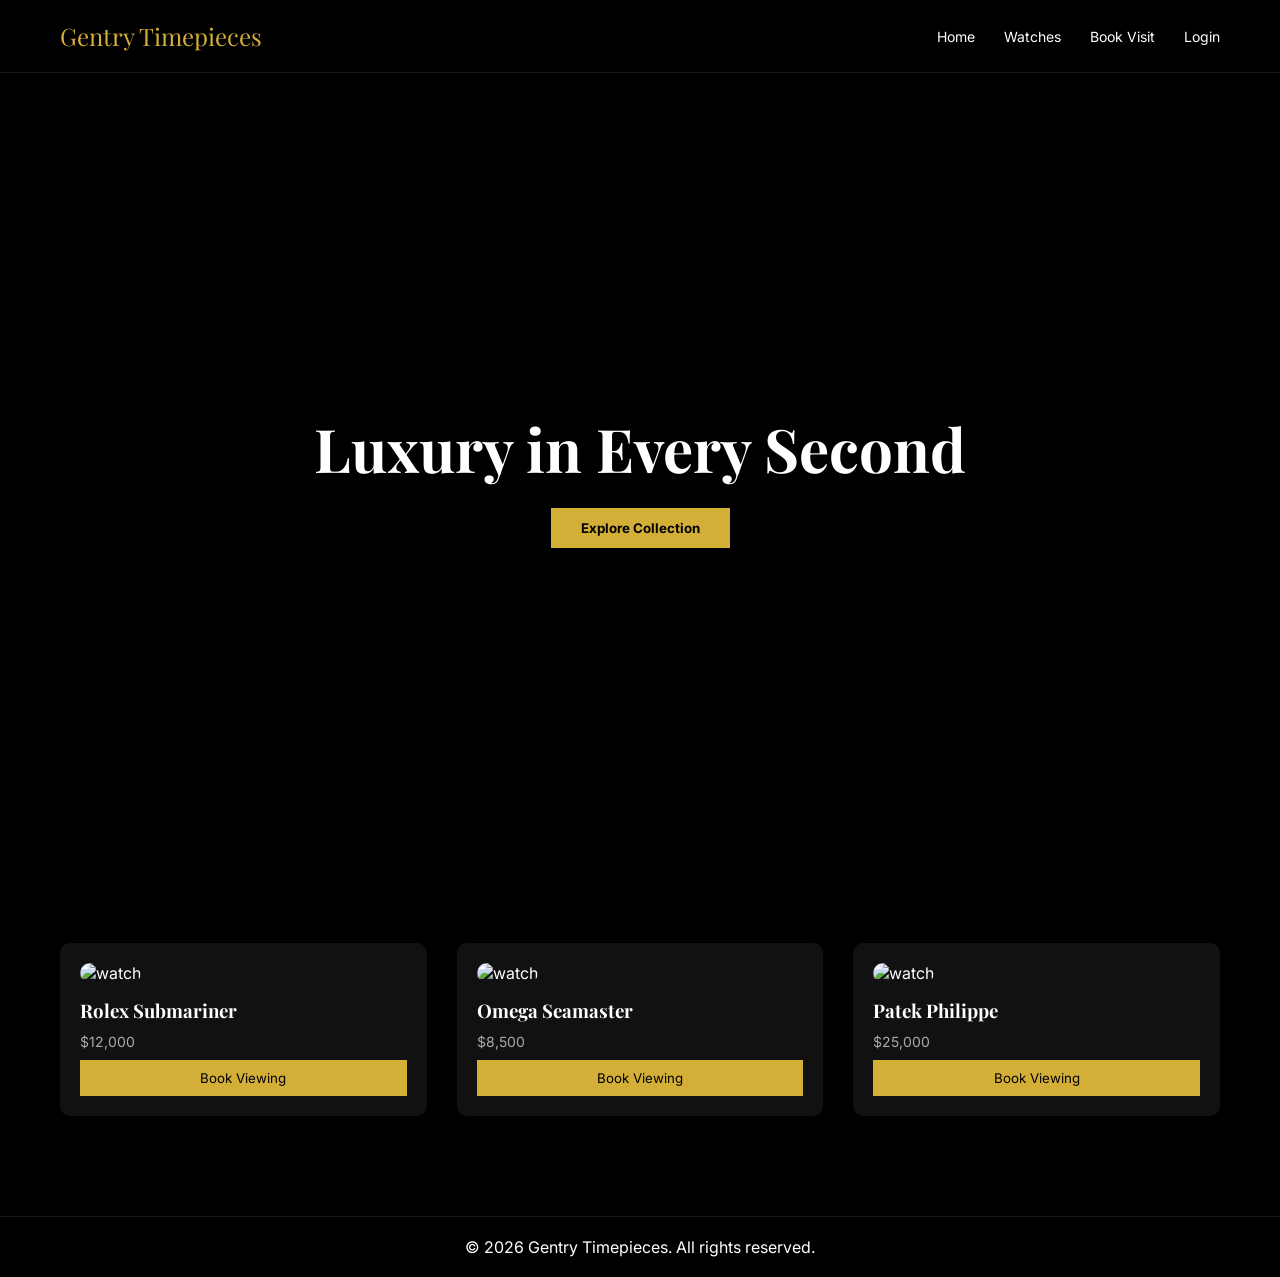
==== home/index.html @ b194eae8 "." ====
<!DOCTYPE html>
<html lang="en">
<head>
  <meta charset="UTF-8">
  <meta name="viewport" content="width=device-width, initial-scale=1.0">
  <title>Gentry Timepieces</title>

  <!-- Google Fonts -->
  <link href="https://fonts.googleapis.com/css2?family=Playfair+Display:wght@500;700&family=Inter:wght@300;400;500&display=swap" rel="stylesheet">
  <link rel="stylesheet" href="../css/style.css">
 
</head>

<body>

  <header>
    <div class="logo">Gentry Timepieces</div>
    <nav>
      <a href="../home/index.html">Home</a>
      <a href="../watches/index.html">Watches</a>
      <a href="../book-visit/index.html">Book Visit</a>
      <a href="../login/index.html">Login</a>
    </nav>
  </header>

  <section class="hero">
    <div>
      <h1>Luxury in Every Second</h1>
      <button>Explore Collection</button>
    </div>
  </section>

  <section class="products">
    <div class="card">
      <img src="https://scontent.fmnl2-2.fna.fbcdn.net/v/t39.30808-6/655056347_122305191314011985_1654808072846319017_n.jpg?_nc_cat=101&ccb=1-7&_nc_sid=13d280&_nc_eui2=AeFLkGVEAC2cFEbndEl-QCQKHLOCsNtif3kcs4Kw22J_eYWvcJokrgiyBKkyMY8CJ2nQMjGh4B0rF7Lb1LmM0jUN&_nc_ohc=dmtQOx03ZDoQ7kNvwExLAop&_nc_oc=AdoVXjsnsycpbqGN-vQKQic4tliqDsFxsB03n2xg2CgP-yGvVt4HM37x2ln5QDtNiE4&_nc_zt=23&_nc_ht=scontent.fmnl2-2.fna&_nc_gid=bM2t8WKTHREGWSBFGE-t6w&_nc_ss=7a32e&oh=00_Afwm3d7mMZIgElbyVVHOs0nwGrq3EYV6a_hySsPYWBh3bQ&oe=69C5DCB9" alt="watch">
      <h3>Rolex Submariner</h3>
      <p>$12,000</p>
      <button>Book Viewing</button>
    </div>

    <div class="card">
      <img src="https://scontent.fmnl2-2.fna.fbcdn.net/v/t39.30808-6/653457791_122304997664011985_8432980305154334186_n.jpg?_nc_cat=108&ccb=1-7&_nc_sid=13d280&_nc_eui2=AeF1N4Vinhc1ap8LoyAw2Cx4ZPiH869bL1Vk-Ifzr1svVZyysGRVT0zTMb0Vj7rMaN3qpUVhrsaqH6xybxgW5OcI&_nc_ohc=dt5i20AjyskQ7kNvwH3jWQC&_nc_oc=AdoK9wcmVYFg8lruj25sw4LSvs2q_vzwmvQ1146stKyvIzhUkVdClGpupipi4aXBa94&_nc_zt=23&_nc_ht=scontent.fmnl2-2.fna&_nc_gid=kcFA-QR_eUo8RdI-IdqChg&_nc_ss=7a32e&oh=00_AfwbeA6I2_AiHj3lxn2Asxw-9BRKBNHMUbmeuy0nrq0zbg&oe=69C5D427" alt="watch">
      <h3>Omega Seamaster</h3>
      <p>$8,500</p>
      <button>Book Viewing</button>
    </div>

    <div class="card">
      <img src="https://scontent.fmnl2-2.fna.fbcdn.net/v/t39.30808-6/654164346_122304839840011985_2831576357128679177_n.jpg?_nc_cat=106&ccb=1-7&_nc_sid=13d280&_nc_eui2=AeHQ6bzyF5WrMjk_U4r1tKE-3BZSDfrbeH3cFlIN-tt4fYWE1JUTnyBIHJyPHwHw6RbpF2iTKDRuLrUit-sNOZWO&_nc_ohc=Iez1hlgJVGEQ7kNvwHywjw5&_nc_oc=AdpEqmW_MM6wHXlsgQNdxn5LYtyemqFNqpop45Qfu1YlUvrzLY2njEf99iRDOK0_vjc&_nc_zt=23&_nc_ht=scontent.fmnl2-2.fna&_nc_gid=omcfcNoyEVXXM7Ddx9TenA&_nc_ss=7a32e&oh=00_AfyJCbkVButj6FjXRtcE8XEb9zaxQyJwEEJpEu6xsGz4VQ&oe=69C5CE91" alt="watch">
      <h3>Patek Philippe</h3>
      <p>$25,000</p>
      <button>Book Viewing</button>
    </div>
  </section>

  <footer>
    <p>© 2026 Gentry Timepieces. All rights reserved.</p>
  </footer>

</body>
</html>
---- css/style.css ----
* {
      margin: 0;
      padding: 0;
      box-sizing: border-box;
      font-family: 'Inter', sans-serif;
    }

    body {
      background: #000;
      color: #fff;
    }

    header {
      display: flex;
      justify-content: space-between;
      align-items: center;
      padding: 20px 60px;
      border-bottom: 1px solid rgba(255,255,255,0.1);
    }

    .logo {
      font-family: 'Playfair Display', serif;
      font-size: 24px;
      color: #D4AF37;
    }

    nav a {
      margin-left: 25px;
      text-decoration: none;
      color: #fff;
      font-size: 14px;
      transition: 0.3s;
    }

    nav a:hover {
      color: #D4AF37;
    }

    .hero {
      height: 90vh;
      display: flex;
      justify-content: center;
      align-items: center;
      text-align: center;
      background: url('https://images.unsplash.com/photo-1524594154908-edd60ff09a5f') center/cover no-repeat;
    }

    .hero h1 {
      font-family: 'Playfair Display', serif;
      font-size: 60px;
      margin-bottom: 20px;
    }

    .hero button {
      padding: 12px 30px;
      border: none;
      background: #D4AF37;
      color: #000;
      cursor: pointer;
      font-weight: bold;
      transition: 0.3s;
    }

    .hero button:hover {
      opacity: 0.8;
    }

    .products {
      padding: 60px;
      display: grid;
      grid-template-columns: repeat(auto-fit, minmax(250px, 1fr));
      gap: 30px;
    }

    .card {
      background: #111;
      padding: 20px;
      border-radius: 10px;
      transition: 0.3s;
    }

    .card:hover {
      transform: translateY(-10px);
    }

    .card img {
      width: 100%;
      border-radius: 10px;
    }

    .card h3 {
      margin: 15px 0 10px;
      font-family: 'Playfair Display', serif;
    }

    .card p {
      color: #aaa;
      font-size: 14px;
    }

    .card button {
      margin-top: 10px;
      width: 100%;
      padding: 10px;
      border: none;
      background: #D4AF37;
      color: #000;
      cursor: pointer;
    }

    footer {
      text-align: center;
      padding: 20px;
      border-top: 1px solid rgba(255,255,255,0.1);
      margin-top: 40px;
    }
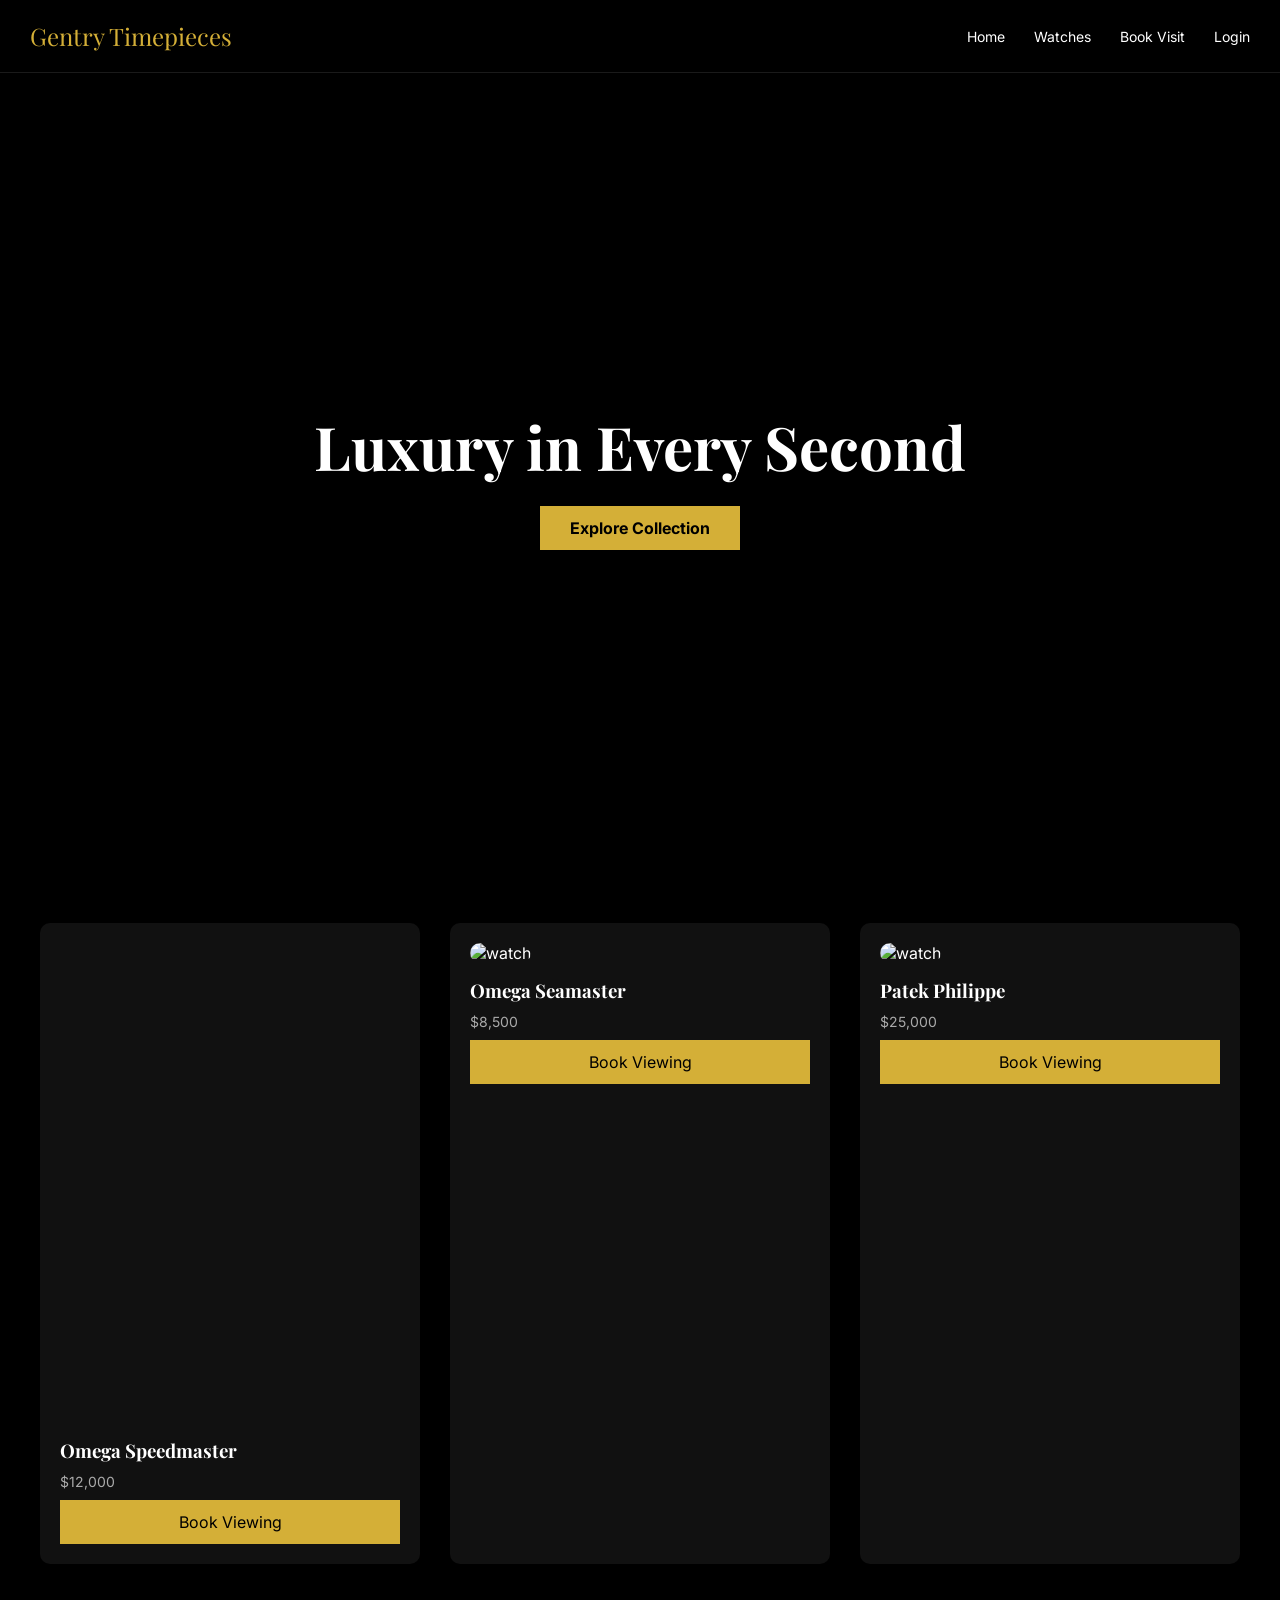
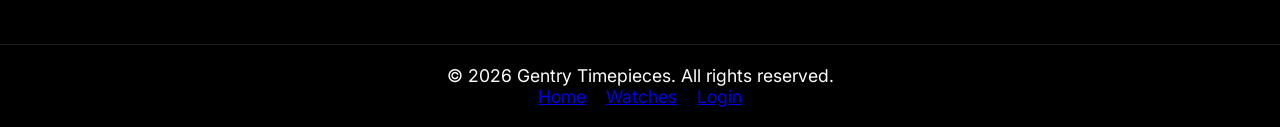
==== commit 7f6f08d5: "Implement responsive design, modal functionality, and component-based structure for Gentry Timepiece" ====
--- a/home/index.html
+++ b/home/index.html
@@ -8,55 +8,251 @@
   <!-- Google Fonts -->
   <link href="https://fonts.googleapis.com/css2?family=Playfair+Display:wght@500;700&family=Inter:wght@300;400;500&display=swap" rel="stylesheet">
   <link rel="stylesheet" href="../css/style.css">
+  <script src="../js/component-loader.js" defer></script>
+  <style>
+    /* Modal Styles */
+    .modal {
+      display: none;
+      position: fixed;
+      z-index: 1000;
+      left: 0;
+      top: 0;
+      width: 100%;
+      height: 100%;
+      background: rgba(0, 0, 0, 0.8);
+      animation: fadeIn 0.3s ease-in;
+    }
+
+    @keyframes fadeIn {
+      from { opacity: 0; }
+      to { opacity: 1; }
+    }
+
+    .modal-content {
+      background: #111;
+      margin: 10% auto;
+      padding: 30px;
+      border: 1px solid rgba(212, 175, 55, 0.3);
+      border-radius: 10px;
+      width: 90%;
+      max-width: 500px;
+      animation: slideIn 0.3s ease-out;
+    }
+
+    @keyframes slideIn {
+      from { transform: translateY(-50px); opacity: 0; }
+      to { transform: translateY(0); opacity: 1; }
+    }
+
+    .close-modal {
+      color: #aaa;
+      float: right;
+      font-size: 28px;
+      font-weight: bold;
+      cursor: pointer;
+      transition: 0.3s;
+    }
+
+    .close-modal:hover {
+      color: #D4AF37;
+    }
+
+    .modal h2 {
+      color: #D4AF37;
+      margin-bottom: 10px;
+    }
+
+    .modal-info {
+      margin-bottom: 20px;
+      font-size: 14px;
+      color: #aaa;
+    }
+
+    .modal-form {
+      display: flex;
+      flex-direction: column;
+      gap: 15px;
+    }
+
+    .modal-form input, .modal-form textarea {
+      padding: 12px;
+      background: #000;
+      border: 1px solid rgba(255, 255, 255, 0.2);
+      color: #fff;
+      border-radius: 5px;
+      font-family: 'Inter', sans-serif;
+      font-size: 1rem;
+    }
+
+    .modal-form input:focus, .modal-form textarea:focus {
+      outline: none;
+      border-color: #D4AF37;
+      box-shadow: 0 0 5px rgba(212, 175, 55, 0.3);
+    }
+
+    .modal-btn {
+      padding: 12px;
+      background: #D4AF37;
+      color: #000;
+      border: none;
+      border-radius: 5px;
+      font-weight: bold;
+      cursor: pointer;
+      min-height: 44px;
+      transition: 0.3s;
+    }
+
+    .modal-btn:hover {
+      opacity: 0.9;
+    }
+
+    .modal-btn-cancel {
+      background: #333;
+      color: #fff;
+    }
+
+    .modal-btn-container {
+      display: flex;
+      gap: 10px;
+    }
+
+    .modal-btn-container button {
+      flex: 1;
+    }
+
+    @media (max-width: 480px) {
+      .modal-content {
+        width: 95%;
+        margin: 30% auto;
+        padding: 20px;
+      }
+
+      .modal-btn-container {
+        flex-direction: column;
+      }
+    }
+  </style>
+</head>
+
+<body>
+  <div id="header-placeholder"></div>
  
-</head>
-
-<body>
-
-  <header>
-    <div class="logo">Gentry Timepieces</div>
-    <nav>
-      <a href="../home/index.html">Home</a>
-      <a href="../watches/index.html">Watches</a>
-      <a href="../book-visit/index.html">Book Visit</a>
-      <a href="../login/index.html">Login</a>
-    </nav>
-  </header>
-
   <section class="hero">
     <div>
       <h1>Luxury in Every Second</h1>
-      <button>Explore Collection</button>
+      <button id="explore-btn">Explore Collection</button>
     </div>
   </section>
 
-  <section class="products">
+  <section class="products" id="products-section">
     <div class="card">
-      <img src="https://scontent.fmnl2-2.fna.fbcdn.net/v/t39.30808-6/655056347_122305191314011985_1654808072846319017_n.jpg?_nc_cat=101&ccb=1-7&_nc_sid=13d280&_nc_eui2=AeFLkGVEAC2cFEbndEl-QCQKHLOCsNtif3kcs4Kw22J_eYWvcJokrgiyBKkyMY8CJ2nQMjGh4B0rF7Lb1LmM0jUN&_nc_ohc=dmtQOx03ZDoQ7kNvwExLAop&_nc_oc=AdoVXjsnsycpbqGN-vQKQic4tliqDsFxsB03n2xg2CgP-yGvVt4HM37x2ln5QDtNiE4&_nc_zt=23&_nc_ht=scontent.fmnl2-2.fna&_nc_gid=bM2t8WKTHREGWSBFGE-t6w&_nc_ss=7a32e&oh=00_Afwm3d7mMZIgElbyVVHOs0nwGrq3EYV6a_hySsPYWBh3bQ&oe=69C5DCB9" alt="watch">
-      <h3>Rolex Submariner</h3>
+      <iframe src="https://www.facebook.com/plugins/video.php?height=476&href=https%3A%2F%2Fwww.facebook.com%2Freel%2F1243532454225121%2F&show_text=false&width=267&t=0" width="267" height="476" style="border:none;overflow:hidden" scrolling="no" frameborder="0" allowfullscreen="true" allow="autoplay; clipboard-write; encrypted-media; picture-in-picture; web-share" allowFullScreen="true"></iframe>
+      <h3>Omega Speedmaster</h3>
       <p>$12,000</p>
-      <button>Book Viewing</button>
+      <button class="book-viewing-btn" data-watch="Rolex Submariner">Book Viewing</button>
     </div>
 
     <div class="card">
       <img src="https://scontent.fmnl2-2.fna.fbcdn.net/v/t39.30808-6/653457791_122304997664011985_8432980305154334186_n.jpg?_nc_cat=108&ccb=1-7&_nc_sid=13d280&_nc_eui2=AeF1N4Vinhc1ap8LoyAw2Cx4ZPiH869bL1Vk-Ifzr1svVZyysGRVT0zTMb0Vj7rMaN3qpUVhrsaqH6xybxgW5OcI&_nc_ohc=dt5i20AjyskQ7kNvwH3jWQC&_nc_oc=AdoK9wcmVYFg8lruj25sw4LSvs2q_vzwmvQ1146stKyvIzhUkVdClGpupipi4aXBa94&_nc_zt=23&_nc_ht=scontent.fmnl2-2.fna&_nc_gid=kcFA-QR_eUo8RdI-IdqChg&_nc_ss=7a32e&oh=00_AfwbeA6I2_AiHj3lxn2Asxw-9BRKBNHMUbmeuy0nrq0zbg&oe=69C5D427" alt="watch">
       <h3>Omega Seamaster</h3>
       <p>$8,500</p>
-      <button>Book Viewing</button>
+      <button class="book-viewing-btn" data-watch="Omega Seamaster">Book Viewing</button>
     </div>
 
     <div class="card">
       <img src="https://scontent.fmnl2-2.fna.fbcdn.net/v/t39.30808-6/654164346_122304839840011985_2831576357128679177_n.jpg?_nc_cat=106&ccb=1-7&_nc_sid=13d280&_nc_eui2=AeHQ6bzyF5WrMjk_U4r1tKE-3BZSDfrbeH3cFlIN-tt4fYWE1JUTnyBIHJyPHwHw6RbpF2iTKDRuLrUit-sNOZWO&_nc_ohc=Iez1hlgJVGEQ7kNvwHywjw5&_nc_oc=AdpEqmW_MM6wHXlsgQNdxn5LYtyemqFNqpop45Qfu1YlUvrzLY2njEf99iRDOK0_vjc&_nc_zt=23&_nc_ht=scontent.fmnl2-2.fna&_nc_gid=omcfcNoyEVXXM7Ddx9TenA&_nc_ss=7a32e&oh=00_AfyJCbkVButj6FjXRtcE8XEb9zaxQyJwEEJpEu6xsGz4VQ&oe=69C5CE91" alt="watch">
       <h3>Patek Philippe</h3>
       <p>$25,000</p>
-      <button>Book Viewing</button>
+      <button class="book-viewing-btn" data-watch="Patek Philippe">Book Viewing</button>
     </div>
   </section>
 
-  <footer>
-    <p>© 2026 Gentry Timepieces. All rights reserved.</p>
-  </footer>
-
+  <!-- Book Viewing Modal -->
+  <div id="bookViewingModal" class="modal">
+    <div class="modal-content">
+      <span class="close-modal">&times;</span>
+      <h2>Book a Viewing</h2>
+      <div class="modal-info">
+        Watch: <strong id="selected-watch"></strong>
+      </div>
+      <form class="modal-form" id="booking-form">
+        <input type="text" id="visitor-name" placeholder="Your Name" required>
+        <input type="email" id="visitor-email" placeholder="Your Email" required>
+        <input type="tel" id="visitor-phone" placeholder="Your Phone" required>
+        <textarea id="visitor-message" placeholder="Any questions or special requests?"></textarea>
+        <div class="modal-btn-container">
+          <button type="submit" class="modal-btn">Request Viewing</button>
+          <button type="button" class="modal-btn modal-btn-cancel" onclick="closeBookingModal()">Cancel</button>
+        </div>
+      </form>
+    </div>
+  </div>
+
+  <div id="footer-placeholder"></div>
+
+  <script>
+    /**
+     * Book Viewing Modal Functionality
+     */
+    const modal = document.getElementById('bookViewingModal');
+    const bookViewingBtns = document.querySelectorAll('.book-viewing-btn');
+    const closeBtn = document.querySelector('.close-modal');
+    const bookingForm = document.getElementById('booking-form');
+
+    // Open modal when "Book Viewing" button is clicked
+    bookViewingBtns.forEach(btn => {
+      btn.addEventListener('click', () => {
+        const watchName = btn.getAttribute('data-watch');
+        document.getElementById('selected-watch').textContent = watchName;
+        modal.style.display = 'block';
+      });
+    });
+
+    // Close modal when X is clicked
+    closeBtn.addEventListener('click', () => {
+      modal.style.display = 'none';
+    });
+
+    // Close modal when clicking outside of it
+    window.addEventListener('click', (event) => {
+      if (event.target === modal) {
+        modal.style.display = 'none';
+      }
+    });
+
+    // Handle form submission
+    bookingForm.addEventListener('submit', (e) => {
+      e.preventDefault();
+      const name = document.getElementById('visitor-name').value;
+      const email = document.getElementById('visitor-email').value;
+      const phone = document.getElementById('visitor-phone').value;
+      const message = document.getElementById('visitor-message').value;
+      const watch = document.getElementById('selected-watch').textContent;
+
+      // Log booking data (in production, send to backend API)
+      console.log('Viewing booked:', { name, email, phone, watch, message });
+
+      alert('Thank you! We will contact you shortly to confirm your viewing.');
+      modal.style.display = 'none';
+      bookingForm.reset();
+    });
+
+    /**
+     * Close booking modal from outside
+     */
+    function closeBookingModal() {
+      modal.style.display = 'none';
+      bookingForm.reset();
+    }
+
+    /**
+     * Explore Collection button - scroll to products
+     */
+    document.getElementById('explore-btn').addEventListener('click', () => {
+      const productsSection = document.getElementById('products-section');
+      productsSection.scrollIntoView({ behavior: 'smooth', block: 'start' });
+    });
+  </script>
 </body>
 </html>
 
--- a/css/style.css
+++ b/css/style.css
@@ -114,3 +114,81 @@
       border-top: 1px solid rgba(255,255,255,0.1);
       margin-top: 40px;
     }
+
+/* Responsive Design & Hamburger Menu */
+@media (max-width: 1440px) {
+  .hero h1 { font-size: 48px; }
+  header { padding: 20px 30px; }
+  .products { padding: 40px; }
+}
+
+@media (max-width: 1024px) {
+  .hero h1 { font-size: 36px; }
+  .products { padding: 20px; }
+}
+
+@media (max-width: 768px) {
+  header { flex-direction: column; align-items: flex-start; padding: 16px 10px; }
+  .logo { font-size: 20px; }
+  nav { width: 100%; }
+  nav a { display: block; margin: 10px 0 0 0; font-size: 16px; }
+  .hero { min-height: 60vh; height: auto; padding: 40px 10px; }
+  .hero h1 { font-size: 28px; }
+  .products { grid-template-columns: 1fr; gap: 20px; padding: 10px; }
+  .card { padding: 12px; }
+  .footer-links { flex-direction: column !important; align-items: flex-start; }
+  .footer-links a { margin: 6px 0; }
+}
+
+@media (max-width: 480px) {
+  .hero h1 { font-size: 20px; }
+  .logo { font-size: 16px; }
+  .hero button, .card button { font-size: 14px; padding: 14px 0; }
+}
+
+/* Hamburger Menu Styles */
+.hamburger {
+  display: none;
+  flex-direction: column;
+  cursor: pointer;
+  width: 32px;
+  height: 32px;
+  justify-content: center;
+  align-items: center;
+  z-index: 1001;
+}
+.hamburger span {
+  height: 4px;
+  width: 100%;
+  background: #D4AF37;
+  margin: 4px 0;
+  border-radius: 2px;
+  transition: 0.3s;
+}
+@media (max-width: 768px) {
+  .hamburger { display: flex; }
+  nav { display: none; }
+  nav.active { display: block; }
+}
+
+/* Touch-friendly buttons and forms */
+button, input[type="submit"], .hero button, .card button {
+  min-height: 44px;
+  min-width: 44px;
+  font-size: 1rem;
+}
+input, select, textarea {
+  min-height: 44px;
+  font-size: 1rem;
+}
+
+/* Responsive Typography */
+h1, .hero h1 {
+  font-size: clamp(1.5rem, 5vw, 3.75rem);
+}
+h2 {
+  font-size: clamp(1.2rem, 3vw, 2.5rem);
+}
+p, a, button, input, label {
+  font-size: clamp(0.9rem, 2vw, 1.1rem);
+}
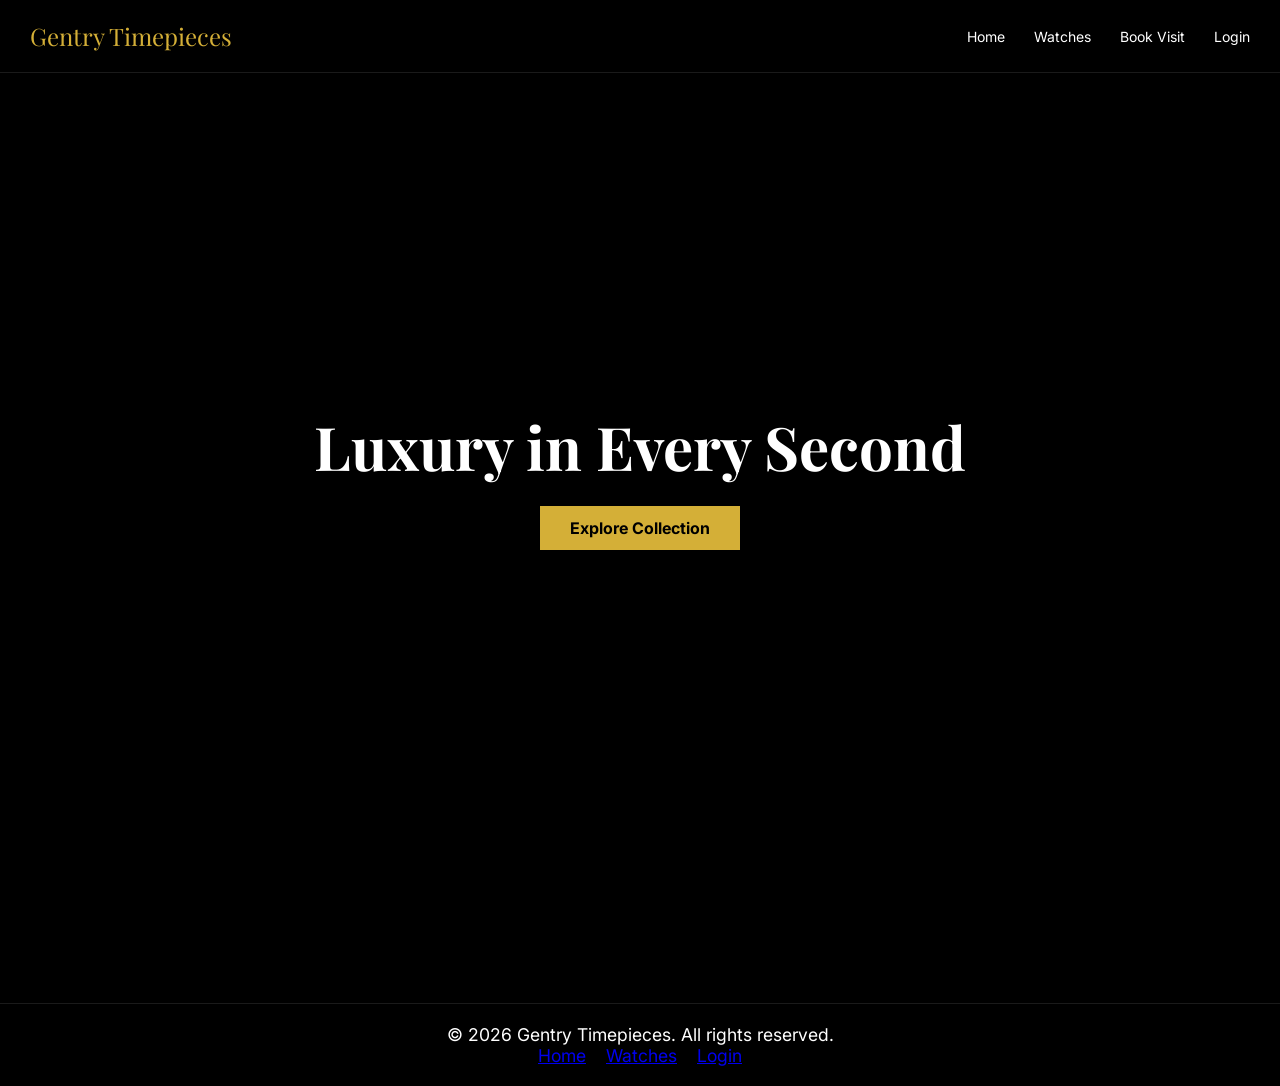
==== commit dae7efb9: "feat: Enhance navigation and footer links with dynamic path resolution - Updated `fixNavigationLinks" ====
--- a/home/index.html
+++ b/home/index.html
@@ -8,6 +8,9 @@
   <!-- Google Fonts -->
   <link href="https://fonts.googleapis.com/css2?family=Playfair+Display:wght@500;700&family=Inter:wght@300;400;500&display=swap" rel="stylesheet">
   <link rel="stylesheet" href="../css/style.css">
+  <script src="../js/watch-image-generator.js" defer></script>
+  <script src="../js/watches-api.js" defer></script>
+  <script src="../js/api-config.js" defer></script>
   <script src="../js/component-loader.js" defer></script>
   <style>
     /* Modal Styles */
@@ -145,25 +148,8 @@
   </section>
 
   <section class="products" id="products-section">
-    <div class="card">
-      <iframe src="https://www.facebook.com/plugins/video.php?height=476&href=https%3A%2F%2Fwww.facebook.com%2Freel%2F1243532454225121%2F&show_text=false&width=267&t=0" width="267" height="476" style="border:none;overflow:hidden" scrolling="no" frameborder="0" allowfullscreen="true" allow="autoplay; clipboard-write; encrypted-media; picture-in-picture; web-share" allowFullScreen="true"></iframe>
-      <h3>Omega Speedmaster</h3>
-      <p>$12,000</p>
-      <button class="book-viewing-btn" data-watch="Rolex Submariner">Book Viewing</button>
-    </div>
-
-    <div class="card">
-      <img src="https://scontent.fmnl2-2.fna.fbcdn.net/v/t39.30808-6/653457791_122304997664011985_8432980305154334186_n.jpg?_nc_cat=108&ccb=1-7&_nc_sid=13d280&_nc_eui2=AeF1N4Vinhc1ap8LoyAw2Cx4ZPiH869bL1Vk-Ifzr1svVZyysGRVT0zTMb0Vj7rMaN3qpUVhrsaqH6xybxgW5OcI&_nc_ohc=dt5i20AjyskQ7kNvwH3jWQC&_nc_oc=AdoK9wcmVYFg8lruj25sw4LSvs2q_vzwmvQ1146stKyvIzhUkVdClGpupipi4aXBa94&_nc_zt=23&_nc_ht=scontent.fmnl2-2.fna&_nc_gid=kcFA-QR_eUo8RdI-IdqChg&_nc_ss=7a32e&oh=00_AfwbeA6I2_AiHj3lxn2Asxw-9BRKBNHMUbmeuy0nrq0zbg&oe=69C5D427" alt="watch">
-      <h3>Omega Seamaster</h3>
-      <p>$8,500</p>
-      <button class="book-viewing-btn" data-watch="Omega Seamaster">Book Viewing</button>
-    </div>
-
-    <div class="card">
-      <img src="https://scontent.fmnl2-2.fna.fbcdn.net/v/t39.30808-6/654164346_122304839840011985_2831576357128679177_n.jpg?_nc_cat=106&ccb=1-7&_nc_sid=13d280&_nc_eui2=AeHQ6bzyF5WrMjk_U4r1tKE-3BZSDfrbeH3cFlIN-tt4fYWE1JUTnyBIHJyPHwHw6RbpF2iTKDRuLrUit-sNOZWO&_nc_ohc=Iez1hlgJVGEQ7kNvwHywjw5&_nc_oc=AdpEqmW_MM6wHXlsgQNdxn5LYtyemqFNqpop45Qfu1YlUvrzLY2njEf99iRDOK0_vjc&_nc_zt=23&_nc_ht=scontent.fmnl2-2.fna&_nc_gid=omcfcNoyEVXXM7Ddx9TenA&_nc_ss=7a32e&oh=00_AfyJCbkVButj6FjXRtcE8XEb9zaxQyJwEEJpEu6xsGz4VQ&oe=69C5CE91" alt="watch">
-      <h3>Patek Philippe</h3>
-      <p>$25,000</p>
-      <button class="book-viewing-btn" data-watch="Patek Philippe">Book Viewing</button>
+    <div id="watches-container" style="grid-column: 1 / -1; display: grid; grid-template-columns: repeat(auto-fit, minmax(250px, 1fr)); gap: 30px;">
+      <!-- Watches loaded from API -->
     </div>
   </section>
 
@@ -252,6 +238,63 @@
       const productsSection = document.getElementById('products-section');
       productsSection.scrollIntoView({ behavior: 'smooth', block: 'start' });
     });
+
+    /**
+     * Load Featured Watches from API
+     */
+    async function loadFeaturedWatches() {
+      // Wait for API to initialize
+      await new Promise(resolve => setTimeout(resolve, 1500));
+
+      if (typeof watchAPI === 'undefined' || !watchAPI) {
+        console.error('Watch API not available');
+        return;
+      }
+
+      const featuredWatches = ['rolex submariner', 'omega seamaster', 'patek philippe'];
+      const container = document.getElementById('watches-container');
+      
+      for (const watchName of featuredWatches) {
+        try {
+          const results = await watchAPI.searchWatches(watchName);
+          if (results && results.length > 0) {
+            const watch = results[0]; // Get first result
+            const card = createWatchCard(watch);
+            container.appendChild(card);
+          }
+        } catch (error) {
+          console.error(`Error loading ${watchName}:`, error);
+        }
+      }
+    }
+
+    /**
+     * Create watch card element
+     */
+    function createWatchCard(watch) {
+      const div = document.createElement('div');
+      div.className = 'card';
+      
+      // Generate image using WatchImageGenerator
+      const imageDataUrl = typeof WatchImageGenerator !== 'undefined' 
+        ? WatchImageGenerator.getWatchImageDataURL(watch.brand, watch.model)
+        : '[data-uri]';
+
+      div.innerHTML = `
+        <img src="${imageDataUrl}" alt="${watch.model}" style="width: 100%; height: 200px; object-fit: cover; border-radius: 10px;">
+        <h3>${watch.model || watch.brand}</h3>
+        <p style="color: #D4AF37; font-size: 12px; margin: 5px 0;">${watch.brand}</p>
+        <p style="color: #aaa; font-size: 12px; margin: 5px 0;">Ref: ${watch.reference_number || 'N/A'}</p>
+        <button class="book-viewing-btn" data-watch="${watch.model}">Book Viewing</button>
+      `;
+
+      return div;
+    }
+
+    // Load featured watches when page loads
+    document.addEventListener('DOMContentLoaded', () => {
+      loadFeaturedWatches();
+    });
   </script>
 </body>
 </html>
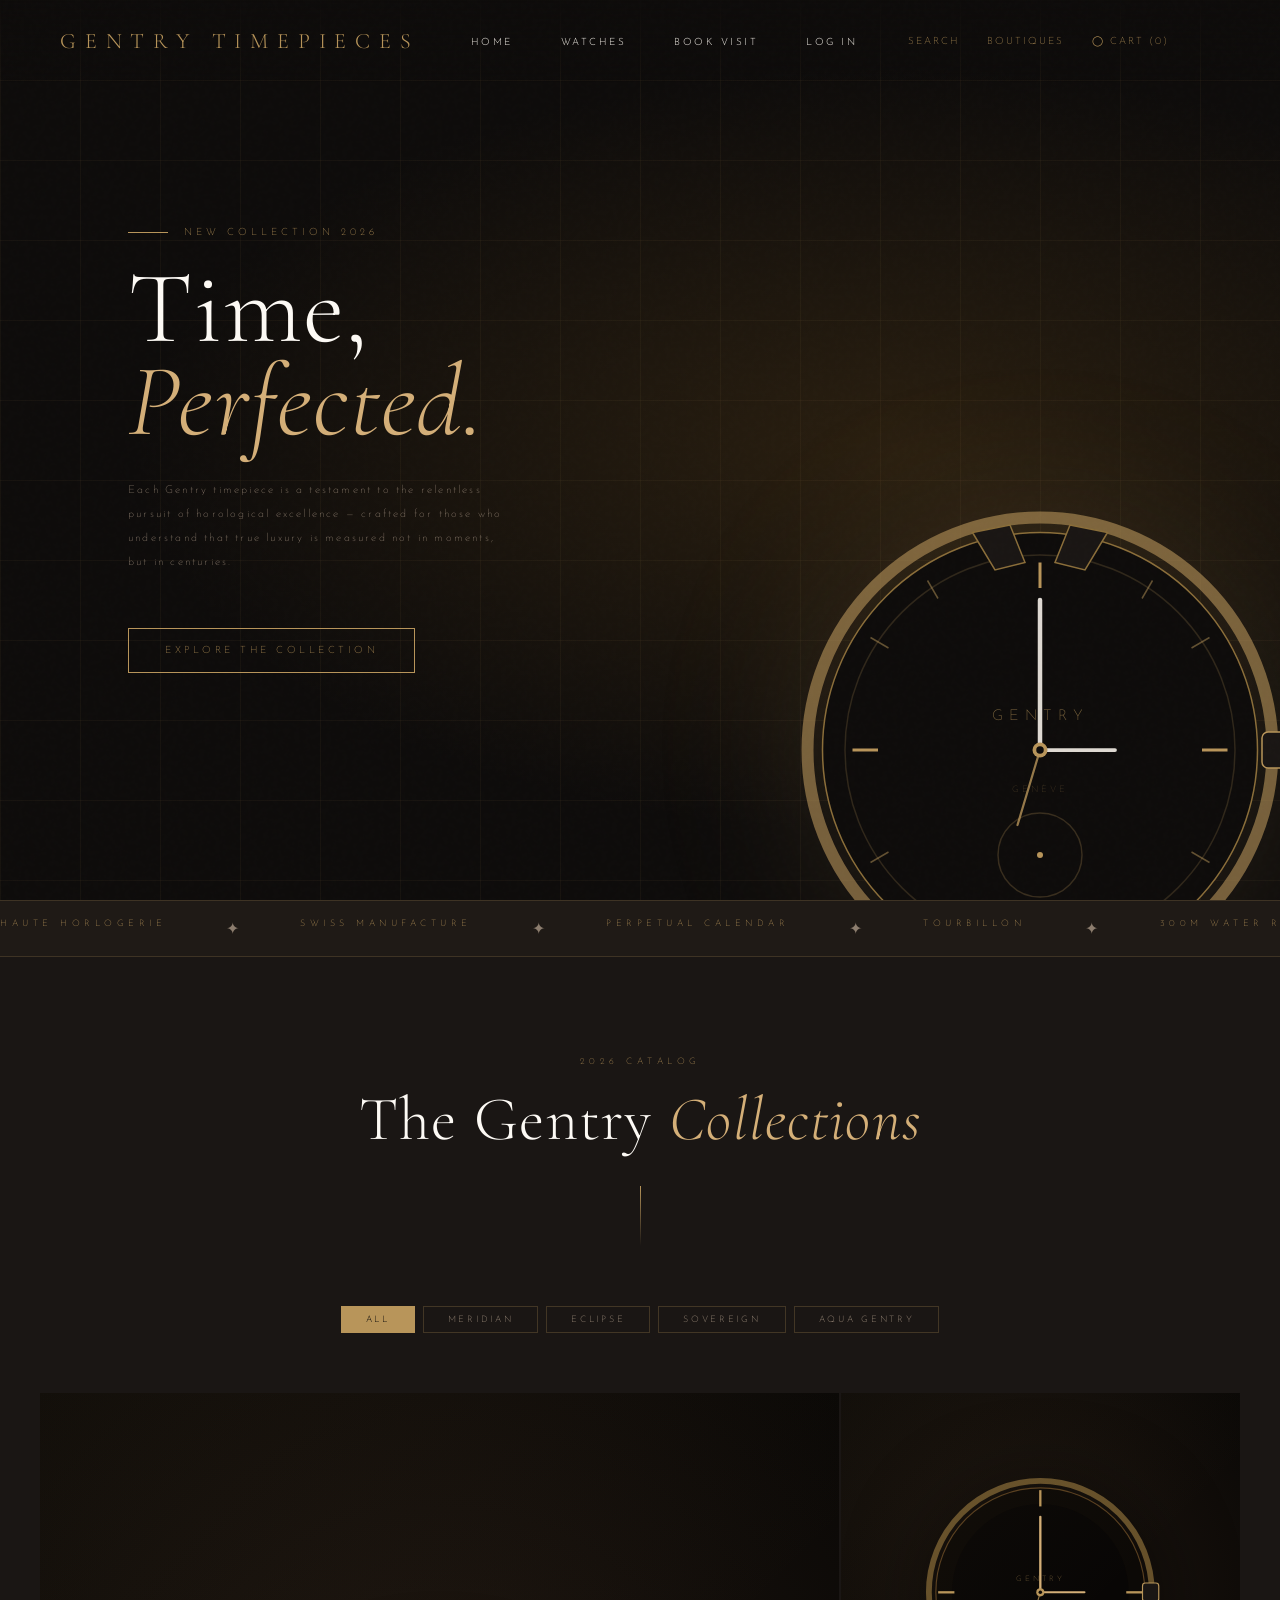
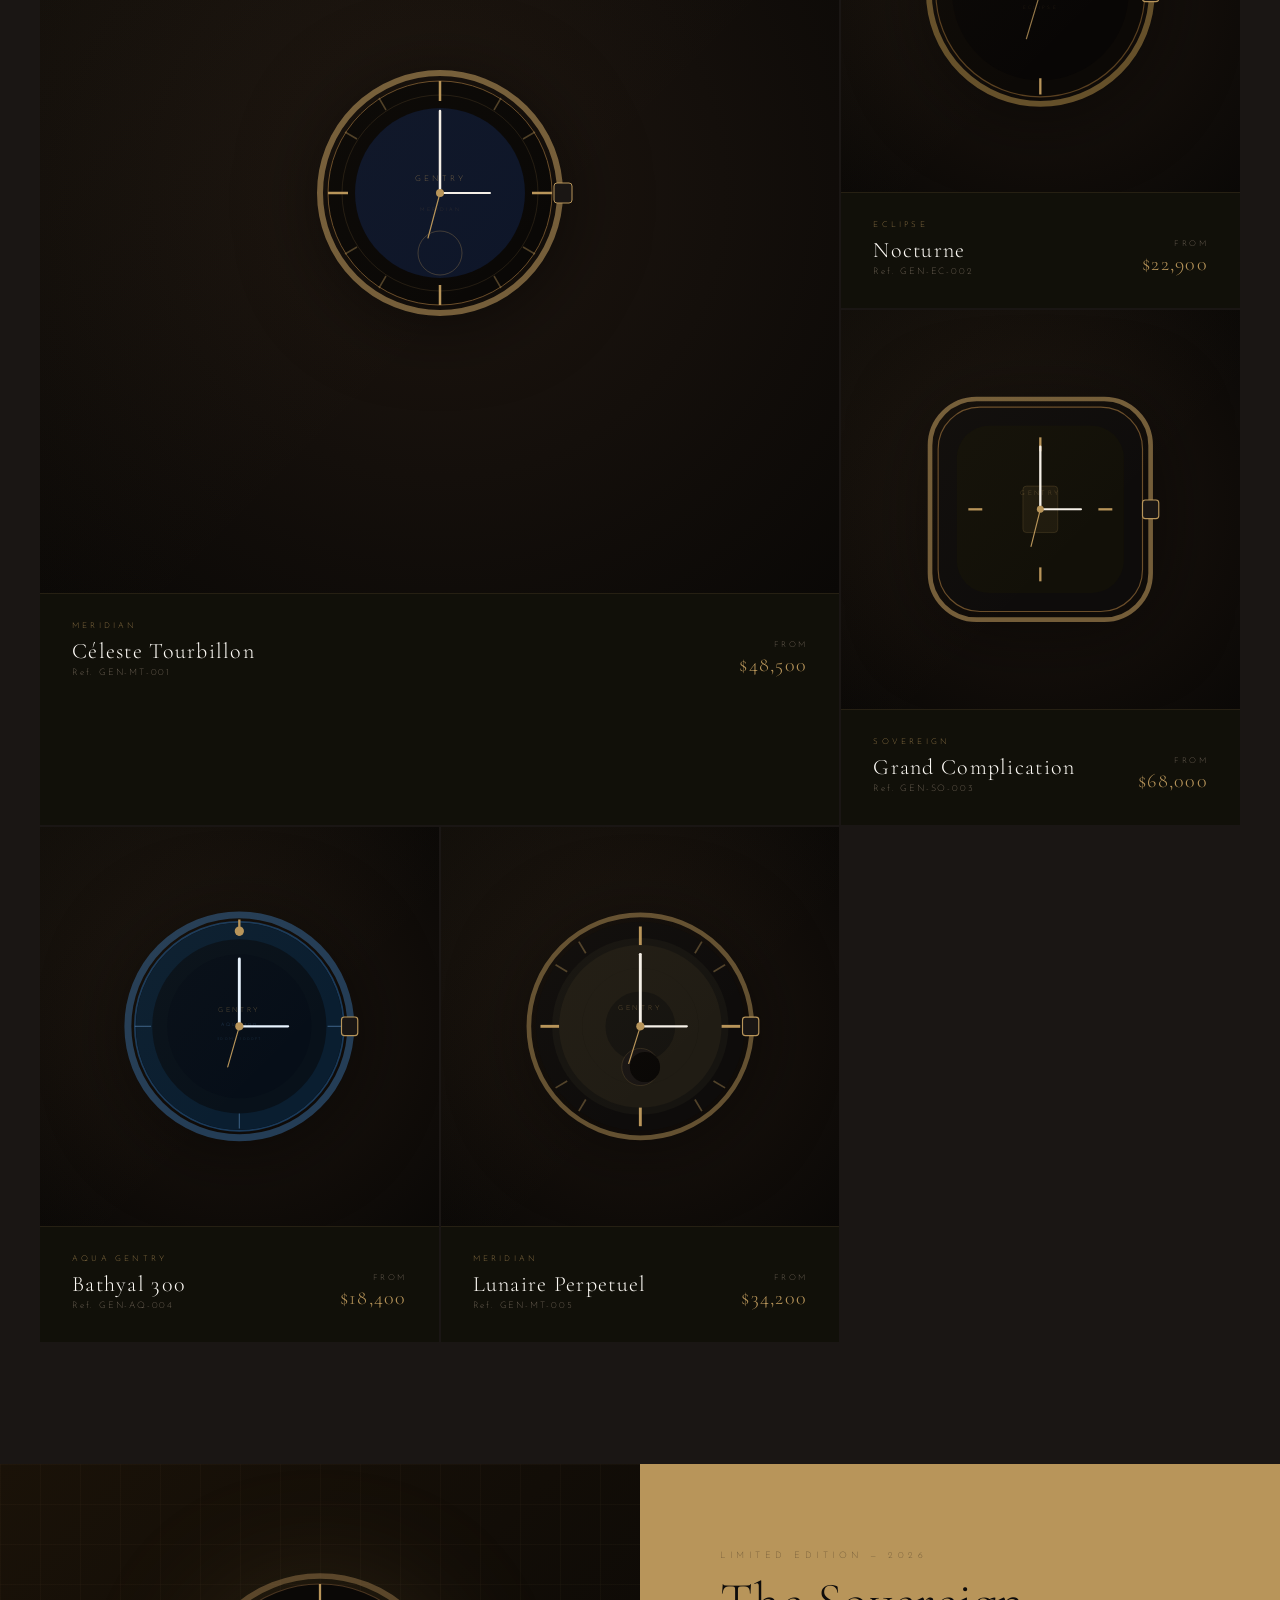
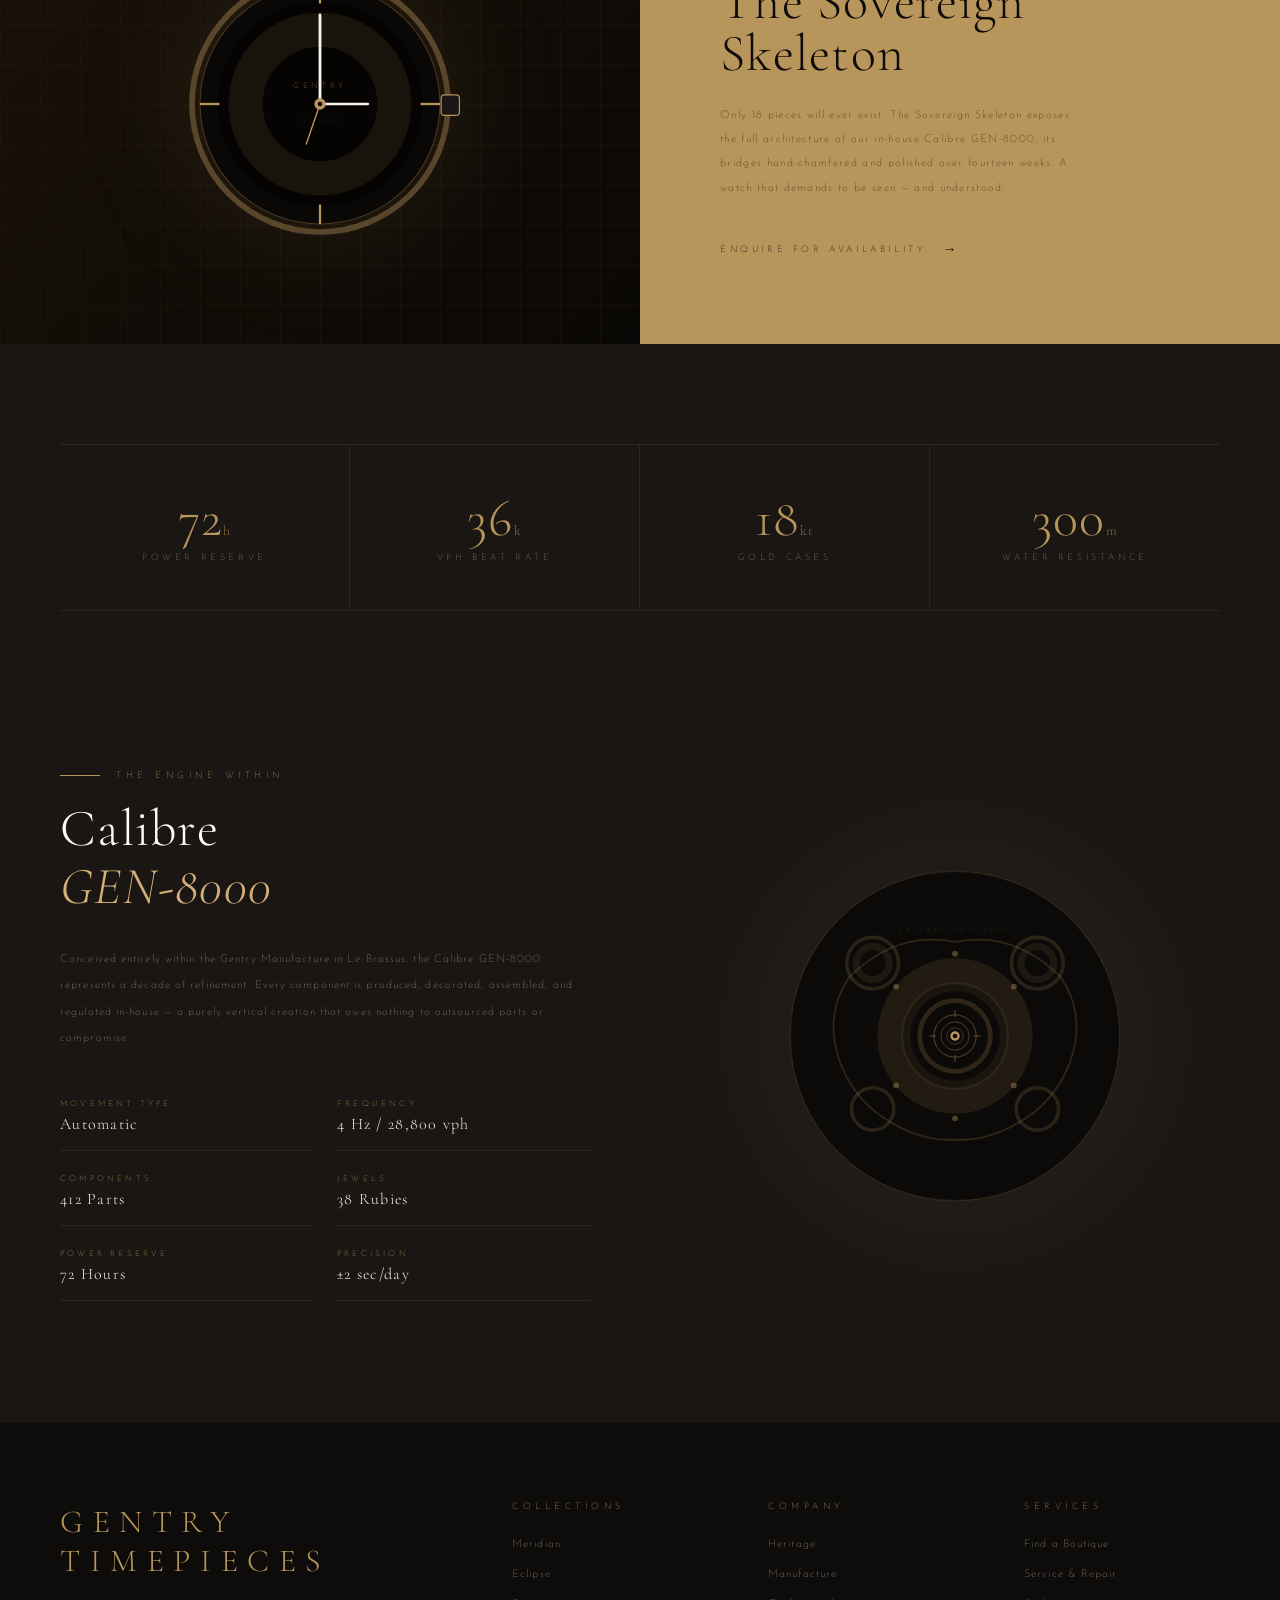
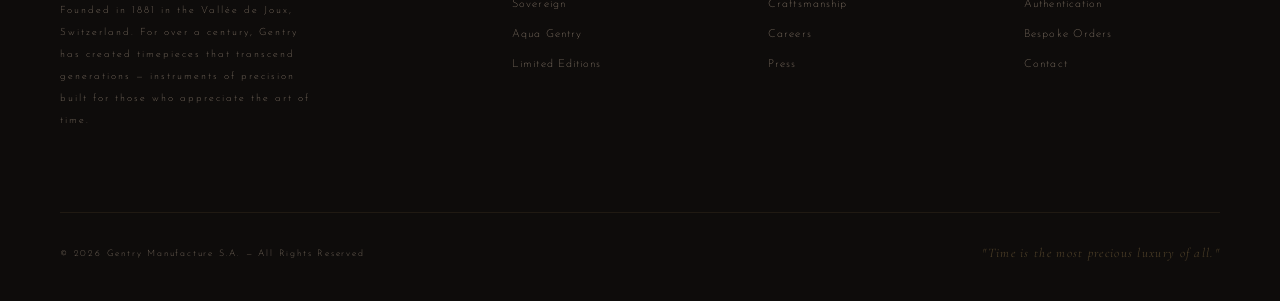
==== commit 45544faf: "Enhance website layout and styling - Updated footer structure to include brand tagline and organized" ====
--- a/home/index.html
+++ b/home/index.html
@@ -3,299 +3,674 @@
 <head>
   <meta charset="UTF-8">
   <meta name="viewport" content="width=device-width, initial-scale=1.0">
-  <title>Gentry Timepieces</title>
-
-  <!-- Google Fonts -->
-  <link href="https://fonts.googleapis.com/css2?family=Playfair+Display:wght@500;700&family=Inter:wght@300;400;500&display=swap" rel="stylesheet">
-  <link rel="stylesheet" href="../css/style.css">
+  <title>GENTRY — Timepieces of Distinction</title>
+  <link href="https://fonts.googleapis.com/css2?family=Cormorant+Garamond:ital,wght@0,300;0,400;0,600;1,300;1,400&family=Josefin+Sans:wght@100;200;300;400&display=swap" rel="stylesheet">
+  <link rel="stylesheet" href="../css/luxury-style.css">
   <script src="../js/watch-image-generator.js" defer></script>
   <script src="../js/watches-api.js" defer></script>
   <script src="../js/api-config.js" defer></script>
   <script src="../js/component-loader.js" defer></script>
-  <style>
-    /* Modal Styles */
-    .modal {
-      display: none;
-      position: fixed;
-      z-index: 1000;
-      left: 0;
-      top: 0;
-      width: 100%;
-      height: 100%;
-      background: rgba(0, 0, 0, 0.8);
-      animation: fadeIn 0.3s ease-in;
+</head>
+<body>
+
+<div id="header-placeholder"></div>
+
+<!-- HERO -->
+<section class="hero">
+  <div class="hero-bg"></div>
+  <div class="hero-lines"></div>
+  <div class="hero-content">
+    <div class="hero-eyebrow">New Collection 2026</div>
+    <h1>
+      Time,
+      <em>Perfected.</em>
+    </h1>
+    <p class="hero-sub">
+      Each Gentry timepiece is a testament to the relentless pursuit of horological excellence — crafted for those who understand that true luxury is measured not in moments, but in centuries.
+    </p>
+    <a href="#collections" class="hero-cta">
+      <span>Explore the Collection</span>
+    </a>
+  </div>
+
+  <!-- Decorative watch SVG in hero -->
+  <div class="hero-watch">
+    <svg class="watch-svg" viewBox="0 0 400 400" xmlns="http://www.w3.org/2000/svg">
+      <!-- Case -->
+      <circle cx="200" cy="200" r="155" fill="none" stroke="#B8955A" stroke-width="8" opacity="0.6"/>
+      <circle cx="200" cy="200" r="145" fill="#0E0C0B" stroke="#8B6E3A" stroke-width="1"/>
+      <circle cx="200" cy="200" r="130" fill="none" stroke="rgba(184,149,90,0.2)" stroke-width="1"/>
+      <!-- Crown -->
+      <rect x="348" y="188" width="22" height="24" rx="4" fill="#1A1614" stroke="#B8955A" stroke-width="1"/>
+      <!-- Lugs -->
+      <path d="M155 55 L170 80 L190 75 L180 50 Z" fill="#1A1614" stroke="#8B6E3A" stroke-width="1"/>
+      <path d="M245 55 L230 80 L210 75 L220 50 Z" fill="#1A1614" stroke="#8B6E3A" stroke-width="1"/>
+      <path d="M155 345 L170 320 L190 325 L180 350 Z" fill="#1A1614" stroke="#8B6E3A" stroke-width="1"/>
+      <path d="M245 345 L230 320 L210 325 L220 350 Z" fill="#1A1614" stroke="#8B6E3A" stroke-width="1"/>
+      <!-- Hour markers -->
+      <g stroke="#B8955A" stroke-width="2">
+        <line x1="200" y1="75" x2="200" y2="92"/>
+        <line x1="200" y1="308" x2="200" y2="325"/>
+        <line x1="75" y1="200" x2="92" y2="200"/>
+        <line x1="308" y1="200" x2="325" y2="200"/>
+      </g>
+      <g stroke="rgba(184,149,90,0.5)" stroke-width="1">
+        <line x1="275" y1="87" x2="268" y2="99"/>
+        <line x1="313" y1="125" x2="301" y2="132"/>
+        <line x1="313" y1="275" x2="301" y2="268"/>
+        <line x1="275" y1="313" x2="268" y2="301"/>
+        <line x1="125" y1="313" x2="132" y2="301"/>
+        <line x1="87" y1="275" x2="99" y2="268"/>
+        <line x1="87" y1="125" x2="99" y2="132"/>
+        <line x1="125" y1="87" x2="132" y2="99"/>
+      </g>
+      <!-- Sub-dial (seconds) -->
+      <circle cx="200" cy="270" r="28" fill="none" stroke="rgba(184,149,90,0.25)" stroke-width="1"/>
+      <circle cx="200" cy="270" r="2" fill="#B8955A"/>
+      <!-- Hands -->
+      <line x1="200" y1="200" x2="200" y2="100" stroke="#F5F0E8" stroke-width="3" stroke-linecap="round" opacity="0.9"/>
+      <line x1="200" y1="200" x2="250" y2="200" stroke="#F5F0E8" stroke-width="2.5" stroke-linecap="round" opacity="0.9"/>
+      <line x1="200" y1="200" x2="185" y2="250" stroke="#B8955A" stroke-width="1.5" stroke-linecap="round" opacity="0.8"/>
+      <!-- Center jewel -->
+      <circle cx="200" cy="200" r="5" fill="#B8955A"/>
+      <circle cx="200" cy="200" r="2.5" fill="#0E0C0B"/>
+      <!-- Brand text -->
+      <text x="200" y="180" text-anchor="middle" fill="rgba(184,149,90,0.7)" font-size="10" font-family="Josefin Sans, sans-serif" letter-spacing="4">GENTRY</text>
+      <text x="200" y="228" text-anchor="middle" fill="rgba(184,149,90,0.35)" font-size="6" font-family="Josefin Sans, sans-serif" letter-spacing="2">GENÈVE</text>
+    </svg>
+  </div>
+</section>
+
+<!-- MARQUEE -->
+<div class="marquee-wrap">
+  <div class="marquee-track">
+    <span class="marquee-item">Haute Horlogerie</span><span class="marquee-sep">✦</span>
+    <span class="marquee-item">Swiss Manufacture</span><span class="marquee-sep">✦</span>
+    <span class="marquee-item">Perpetual Calendar</span><span class="marquee-sep">✦</span>
+    <span class="marquee-item">Tourbillon</span><span class="marquee-sep">✦</span>
+    <span class="marquee-item">300m Water Resistant</span><span class="marquee-sep">✦</span>
+    <span class="marquee-item">Hand-Finished</span><span class="marquee-sep">✦</span>
+    <span class="marquee-item">In-House Movement</span><span class="marquee-sep">✦</span>
+    <span class="marquee-item">Haute Horlogerie</span><span class="marquee-sep">✦</span>
+    <span class="marquee-item">Swiss Manufacture</span><span class="marquee-sep">✦</span>
+    <span class="marquee-item">Perpetual Calendar</span><span class="marquee-sep">✦</span>
+    <span class="marquee-item">Tourbillon</span><span class="marquee-sep">✦</span>
+    <span class="marquee-item">300m Water Resistant</span><span class="marquee-sep">✦</span>
+    <span class="marquee-item">Hand-Finished</span><span class="marquee-sep">✦</span>
+    <span class="marquee-item">In-House Movement</span><span class="marquee-sep">✦</span>
+  </div>
+</div>
+
+<!-- COLLECTION SECTION -->
+<section id="collections">
+  <div class="section-header fade-up">
+    <div class="section-eyebrow">2026 Catalog</div>
+    <h2 class="section-title">The Gentry <em>Collections</em></h2>
+    <div class="section-line"></div>
+  </div>
+
+  <!-- FILTER BAR -->
+  <div class="filter-bar fade-up">
+    <button class="filter-btn active" onclick="filterCards('all', this)">All</button>
+    <button class="filter-btn" onclick="filterCards('meridian', this)">Meridian</button>
+    <button class="filter-btn" onclick="filterCards('eclipse', this)">Eclipse</button>
+    <button class="filter-btn" onclick="filterCards('sovereign', this)">Sovereign</button>
+    <button class="filter-btn" onclick="filterCards('aqua', this)">Aqua Gentry</button>
+  </div>
+
+  <div class="catalog">
+    <div class="catalog-grid" id="catalogGrid">
+
+      <!-- FEATURED: Watch 1 -->
+      <div class="watch-card featured" data-collection="meridian" onclick="openModal(0)">
+        <div class="card-img" style="min-height:500px;">
+          <svg class="card-svg" viewBox="0 0 300 300" xmlns="http://www.w3.org/2000/svg">
+            <circle cx="150" cy="150" r="120" fill="none" stroke="#B8955A" stroke-width="6" opacity="0.6"/>
+            <circle cx="150" cy="150" r="112" fill="#0A0806" stroke="#6B4E2A" stroke-width="1"/>
+            <circle cx="150" cy="150" r="98" fill="none" stroke="rgba(184,149,90,0.15)" stroke-width="1"/>
+            <rect x="264" y="140" width="18" height="20" rx="3" fill="#1A1614" stroke="#B8955A" stroke-width="1"/>
+            <g stroke="#B8955A" stroke-width="2.5">
+              <line x1="150" y1="38" x2="150" y2="58"/>
+              <line x1="150" y1="242" x2="150" y2="262"/>
+              <line x1="38" y1="150" x2="58" y2="150"/>
+              <line x1="242" y1="150" x2="262" y2="150"/>
+            </g>
+            <g stroke="rgba(184,149,90,0.4)" stroke-width="1.5">
+              <line x1="211" y1="55" x2="204" y2="67"/>
+              <line x1="245" y1="89" x2="233" y2="96"/>
+              <line x1="245" y1="211" x2="233" y2="204"/>
+              <line x1="211" y1="245" x2="204" y2="233"/>
+              <line x1="89" y1="245" x2="96" y2="233"/>
+              <line x1="55" y1="211" x2="67" y2="204"/>
+              <line x1="55" y1="89" x2="67" y2="96"/>
+              <line x1="89" y1="55" x2="96" y2="67"/>
+            </g>
+            <circle cx="150" cy="150" r="85" fill="rgba(15,25,50,0.8)" stroke="none"/>
+            <circle cx="150" cy="210" r="22" fill="none" stroke="rgba(184,149,90,0.3)" stroke-width="1"/>
+            <text x="150" y="138" text-anchor="middle" fill="rgba(184,149,90,0.8)" font-size="8" font-family="Josefin Sans, sans-serif" letter-spacing="3">GENTRY</text>
+            <text x="150" y="168" text-anchor="middle" fill="rgba(184,149,90,0.3)" font-size="5" font-family="Josefin Sans, sans-serif" letter-spacing="2">MERIDIAN</text>
+            <line x1="150" y1="150" x2="150" y2="68" stroke="#F5F0E8" stroke-width="2.5" stroke-linecap="round"/>
+            <line x1="150" y1="150" x2="200" y2="150" stroke="#F5F0E8" stroke-width="2" stroke-linecap="round"/>
+            <line x1="150" y1="150" x2="138" y2="195" stroke="#B8955A" stroke-width="1.2" stroke-linecap="round"/>
+            <circle cx="150" cy="150" r="4" fill="#B8955A"/>
+          </svg>
+        </div>
+        <div class="card-info">
+          <div>
+            <div class="card-collection">Meridian</div>
+            <div class="card-name">Céleste Tourbillon</div>
+            <div class="card-ref">Ref. GEN-MT-001</div>
+          </div>
+          <div class="card-price">
+            <div class="price-label">From</div>
+            <div class="price-val">$48,500</div>
+          </div>
+        </div>
+        <div class="card-overlay">
+          <button class="overlay-btn" onclick="event.stopPropagation(); openModal(0)">View Details</button>
+          <button class="overlay-btn secondary">Add to Wishlist</button>
+        </div>
+      </div>
+
+      <!-- Watch 2 -->
+      <div class="watch-card" data-collection="eclipse" onclick="openModal(1)">
+        <div class="card-img">
+          <svg class="card-svg" viewBox="0 0 240 240" xmlns="http://www.w3.org/2000/svg">
+            <circle cx="120" cy="120" r="96" fill="none" stroke="#8B6E3A" stroke-width="5" opacity="0.7"/>
+            <circle cx="120" cy="120" r="90" fill="#0C0906" stroke="#5A4020" stroke-width="1"/>
+            <circle cx="120" cy="120" r="76" fill="#080605"/>
+            <rect x="208" y="112" width="14" height="16" rx="2.5" fill="#1A1614" stroke="#B8955A" stroke-width="1"/>
+            <g stroke="#B8955A" stroke-width="2">
+              <line x1="120" y1="32" x2="120" y2="46"/>
+              <line x1="120" y1="194" x2="120" y2="208"/>
+              <line x1="32" y1="120" x2="46" y2="120"/>
+              <line x1="194" y1="120" x2="208" y2="120"/>
+            </g>
+            <text x="120" y="110" text-anchor="middle" fill="rgba(184,149,90,0.7)" font-size="6.5" font-family="Josefin Sans, sans-serif" letter-spacing="2.5">GENTRY</text>
+            <text x="120" y="134" text-anchor="middle" fill="rgba(184,149,90,0.25)" font-size="4" font-family="Josefin Sans, sans-serif" letter-spacing="2">ECLIPSE</text>
+            <line x1="120" y1="120" x2="120" y2="55" stroke="#D4AF78" stroke-width="2" stroke-linecap="round"/>
+            <line x1="120" y1="120" x2="158" y2="120" stroke="#D4AF78" stroke-width="1.8" stroke-linecap="round"/>
+            <line x1="120" y1="120" x2="108" y2="160" stroke="rgba(184,149,90,0.8)" stroke-width="1" stroke-linecap="round"/>
+            <circle cx="120" cy="120" r="3.5" fill="#B8955A"/>
+            <circle cx="120" cy="120" r="1.5" fill="#080605"/>
+          </svg>
+        </div>
+        <div class="card-info">
+          <div>
+            <div class="card-collection">Eclipse</div>
+            <div class="card-name">Nocturne</div>
+            <div class="card-ref">Ref. GEN-EC-002</div>
+          </div>
+          <div class="card-price">
+            <div class="price-label">From</div>
+            <div class="price-val">$22,900</div>
+          </div>
+        </div>
+        <div class="card-overlay">
+          <button class="overlay-btn" onclick="event.stopPropagation(); openModal(1)">View Details</button>
+          <button class="overlay-btn secondary">Add to Wishlist</button>
+        </div>
+      </div>
+
+      <!-- Watch 3 -->
+      <div class="watch-card" data-collection="sovereign" onclick="openModal(2)">
+        <div class="card-img">
+          <svg class="card-svg" viewBox="0 0 240 240" xmlns="http://www.w3.org/2000/svg">
+            <rect x="25" y="25" width="190" height="190" rx="40" fill="none" stroke="#B8955A" stroke-width="4" opacity="0.6"/>
+            <rect x="32" y="32" width="176" height="176" rx="36" fill="#0E0C0B" stroke="#6B4E2A" stroke-width="1"/>
+            <rect x="48" y="48" width="144" height="144" rx="28" fill="#121008"/>
+            <rect x="208" y="112" width="14" height="16" rx="2.5" fill="#1A1614" stroke="#B8955A" stroke-width="1"/>
+            <g stroke="#B8955A" stroke-width="2">
+              <line x1="120" y1="58" x2="120" y2="70"/>
+              <line x1="120" y1="170" x2="120" y2="182"/>
+              <line x1="58" y1="120" x2="70" y2="120"/>
+              <line x1="170" y1="120" x2="182" y2="120"/>
+            </g>
+            <rect x="105" y="100" width="30" height="40" rx="3" fill="rgba(184,149,90,0.08)" stroke="rgba(184,149,90,0.3)" stroke-width="0.5"/>
+            <text x="120" y="108" text-anchor="middle" fill="rgba(184,149,90,0.6)" font-size="5.5" font-family="Josefin Sans, sans-serif" letter-spacing="2">GENTRY</text>
+            <line x1="120" y1="120" x2="120" y2="66" stroke="#F5F0E8" stroke-width="2" stroke-linecap="round"/>
+            <line x1="120" y1="120" x2="155" y2="120" stroke="#F5F0E8" stroke-width="1.8" stroke-linecap="round"/>
+            <line x1="120" y1="120" x2="112" y2="152" stroke="#B8955A" stroke-width="1" stroke-linecap="round"/>
+            <circle cx="120" cy="120" r="3" fill="#B8955A"/>
+          </svg>
+        </div>
+        <div class="card-info">
+          <div>
+            <div class="card-collection">Sovereign</div>
+            <div class="card-name">Grand Complication</div>
+            <div class="card-ref">Ref. GEN-SO-003</div>
+          </div>
+          <div class="card-price">
+            <div class="price-label">From</div>
+            <div class="price-val">$68,000</div>
+          </div>
+        </div>
+        <div class="card-overlay">
+          <button class="overlay-btn" onclick="event.stopPropagation(); openModal(2)">View Details</button>
+          <button class="overlay-btn secondary">Add to Wishlist</button>
+        </div>
+      </div>
+
+      <!-- Watch 4 -->
+      <div class="watch-card" data-collection="aqua" onclick="openModal(3)">
+        <div class="card-img">
+          <svg class="card-svg" viewBox="0 0 240 240" xmlns="http://www.w3.org/2000/svg">
+            <circle cx="120" cy="120" r="96" fill="none" stroke="#2A4A6B" stroke-width="6" opacity="0.8"/>
+            <circle cx="120" cy="120" r="90" fill="#08111A" stroke="#1A3A5A" stroke-width="1.5"/>
+            <circle cx="120" cy="120" r="82" fill="none" stroke="#0A1E30" stroke-width="14"/>
+            <g stroke="#B8955A" stroke-width="2">
+              <line x1="120" y1="28" x2="120" y2="42"/>
+            </g>
+            <circle cx="120" cy="38" r="4" fill="#B8955A"/>
+            <g stroke="rgba(100,150,200,0.5)" stroke-width="1">
+              <line x1="120" y1="195" x2="120" y2="208"/>
+              <line x1="30" y1="120" x2="44" y2="120"/>
+              <line x1="196" y1="120" x2="210" y2="120"/>
+            </g>
+            <circle cx="120" cy="120" r="62" fill="#060E18"/>
+            <rect x="208" y="112" width="14" height="16" rx="2.5" fill="#1A1614" stroke="#B8955A" stroke-width="1"/>
+            <text x="120" y="108" text-anchor="middle" fill="rgba(184,149,90,0.7)" font-size="6" font-family="Josefin Sans, sans-serif" letter-spacing="2">GENTRY</text>
+            <text x="120" y="120" text-anchor="middle" fill="rgba(100,160,220,0.5)" font-size="4" font-family="Josefin Sans, sans-serif" letter-spacing="1.5">AQUA 300</text>
+            <text x="120" y="132" text-anchor="middle" fill="rgba(100,160,220,0.35)" font-size="3.5" font-family="Josefin Sans, sans-serif" letter-spacing="1">300M / 1000FT</text>
+            <line x1="120" y1="120" x2="120" y2="62" stroke="#E8F4FF" stroke-width="2.5" stroke-linecap="round"/>
+            <line x1="120" y1="120" x2="162" y2="120" stroke="#E8F4FF" stroke-width="2" stroke-linecap="round"/>
+            <line x1="120" y1="120" x2="110" y2="155" stroke="#B8955A" stroke-width="1" stroke-linecap="round"/>
+            <circle cx="120" cy="120" r="3.5" fill="#B8955A"/>
+          </svg>
+        </div>
+        <div class="card-info">
+          <div>
+            <div class="card-collection">Aqua Gentry</div>
+            <div class="card-name">Bathyal 300</div>
+            <div class="card-ref">Ref. GEN-AQ-004</div>
+          </div>
+          <div class="card-price">
+            <div class="price-label">From</div>
+            <div class="price-val">$18,400</div>
+          </div>
+        </div>
+        <div class="card-overlay">
+          <button class="overlay-btn" onclick="event.stopPropagation(); openModal(3)">View Details</button>
+          <button class="overlay-btn secondary">Add to Wishlist</button>
+        </div>
+      </div>
+
+      <!-- Watch 5 -->
+      <div class="watch-card" data-collection="meridian" onclick="openModal(4)">
+        <div class="card-img">
+          <svg class="card-svg" viewBox="0 0 240 240" xmlns="http://www.w3.org/2000/svg">
+            <circle cx="120" cy="120" r="96" fill="none" stroke="#B8955A" stroke-width="4" opacity="0.5"/>
+            <circle cx="120" cy="120" r="90" fill="#0E0C0B"/>
+            <circle cx="120" cy="120" r="76" fill="#161410"/>
+            <circle cx="120" cy="120" r="76" fill="url(#silver)" opacity="0.3"/>
+            <rect x="208" y="112" width="14" height="16" rx="2.5" fill="#1A1614" stroke="#B8955A" stroke-width="1"/>
+            <circle cx="120" cy="120" r="60" fill="none" stroke="rgba(184,149,90,0.06)" stroke-width="20"/>
+            <circle cx="120" cy="120" r="40" fill="none" stroke="rgba(184,149,90,0.06)" stroke-width="20"/>
+            <g stroke="#B8955A" stroke-width="2.5">
+              <line x1="120" y1="34" x2="120" y2="50"/>
+              <line x1="120" y1="190" x2="120" y2="206"/>
+              <line x1="34" y1="120" x2="50" y2="120"/>
+              <line x1="190" y1="120" x2="206" y2="120"/>
+            </g>
+            <g stroke="rgba(184,149,90,0.4)" stroke-width="1.5">
+              <line x1="173" y1="47" x2="167" y2="57"/>
+              <line x1="193" y1="67" x2="183" y2="73"/>
+              <line x1="193" y1="173" x2="183" y2="167"/>
+              <line x1="173" y1="193" x2="167" y2="183"/>
+              <line x1="67" y1="193" x2="73" y2="183"/>
+              <line x1="47" y1="173" x2="57" y2="167"/>
+              <line x1="47" y1="67" x2="57" y2="73"/>
+              <line x1="67" y1="47" x2="73" y2="57"/>
+            </g>
+            <circle cx="120" cy="155" r="16" fill="#1A1614" stroke="rgba(184,149,90,0.3)" stroke-width="0.5"/>
+            <circle cx="124" cy="155" r="13" fill="#0A0806"/>
+            <text x="120" y="106" text-anchor="middle" fill="rgba(184,149,90,0.65)" font-size="6" font-family="Josefin Sans, sans-serif" letter-spacing="2.5">GENTRY</text>
+            <line x1="120" y1="120" x2="120" y2="58" stroke="#F5F0E8" stroke-width="2.5" stroke-linecap="round"/>
+            <line x1="120" y1="120" x2="160" y2="120" stroke="#F5F0E8" stroke-width="2" stroke-linecap="round"/>
+            <line x1="120" y1="120" x2="110" y2="152" stroke="#B8955A" stroke-width="1" stroke-linecap="round"/>
+            <circle cx="120" cy="120" r="3.5" fill="#B8955A"/>
+          </svg>
+        </div>
+        <div class="card-info">
+          <div>
+            <div class="card-collection">Meridian</div>
+            <div class="card-name">Lunaire Perpetuel</div>
+            <div class="card-ref">Ref. GEN-MT-005</div>
+          </div>
+          <div class="card-price">
+            <div class="price-label">From</div>
+            <div class="price-val">$34,200</div>
+          </div>
+        </div>
+        <div class="card-overlay">
+          <button class="overlay-btn" onclick="event.stopPropagation(); openModal(4)">View Details</button>
+          <button class="overlay-btn secondary">Add to Wishlist</button>
+        </div>
+      </div>
+
+    </div>
+  </div>
+</section>
+
+<!-- FEATURED BAND -->
+<div class="feature-band fade-up">
+  <div class="feature-left">
+    <svg viewBox="0 0 280 280" style="width:320px;height:320px;filter:drop-shadow(0 0 60px rgba(184,149,90,0.15))">
+      <circle cx="140" cy="140" r="112" fill="none" stroke="#B8955A" stroke-width="5" opacity="0.4"/>
+      <circle cx="140" cy="140" r="105" fill="#0A0806" stroke="#4A3520" stroke-width="1"/>
+      <circle cx="140" cy="140" r="90" fill="#060402"/>
+      <rect x="246" y="132" width="16" height="18" rx="3" fill="#1A1614" stroke="#B8955A" stroke-width="1"/>
+      <circle cx="140" cy="140" r="65" fill="none" stroke="rgba(184,149,90,0.1)" stroke-width="30"/>
+      <g stroke="#B8955A" stroke-width="2">
+        <line x1="140" y1="35" x2="140" y2="52"/>
+        <line x1="140" y1="228" x2="140" y2="245"/>
+        <line x1="35" y1="140" x2="52" y2="140"/>
+        <line x1="228" y1="140" x2="245" y2="140"/>
+      </g>
+      <text x="140" y="126" text-anchor="middle" fill="rgba(184,149,90,0.75)" font-size="7" font-family="Josefin Sans, sans-serif" letter-spacing="3">GENTRY</text>
+      <text x="140" y="156" text-anchor="middle" fill="rgba(184,149,90,0.3)" font-size="4.5" font-family="Josefin Sans, sans-serif" letter-spacing="1.5">SOVEREIGN</text>
+      <line x1="140" y1="140" x2="140" y2="62" stroke="#F5F0E8" stroke-width="2.5" stroke-linecap="round"/>
+      <line x1="140" y1="140" x2="182" y2="140" stroke="#F5F0E8" stroke-width="2" stroke-linecap="round"/>
+      <line x1="140" y1="140" x2="128" y2="175" stroke="#B8955A" stroke-width="1.2" stroke-linecap="round"/>
+      <circle cx="140" cy="140" r="5" fill="#B8955A"/>
+      <circle cx="140" cy="140" r="2" fill="#060402"/>
+    </svg>
+  </div>
+  <div class="feature-right">
+    <div class="feature-tag">Limited Edition — 2026</div>
+    <h2 class="feature-title">The Sovereign<br>Skeleton</h2>
+    <p class="feature-desc">
+      Only 18 pieces will ever exist. The Sovereign Skeleton exposes the full architecture of our in-house Calibre GEN-8000, its bridges hand-chamfered and polished over fourteen weeks. A watch that demands to be seen — and understood.
+    </p>
+    <a class="feature-link" onclick="openModal(5)">Enquire for Availability</a>
+  </div>
+</div>
+
+<!-- SPECS STRIP -->
+<div class="specs-strip fade-up">
+  <div class="spec-item">
+    <div class="spec-num">72<span class="spec-unit">h</span></div>
+    <div class="spec-label">Power Reserve</div>
+  </div>
+  <div class="spec-item">
+    <div class="spec-num">36<span class="spec-unit">k</span></div>
+    <div class="spec-label">Vph Beat Rate</div>
+  </div>
+  <div class="spec-item">
+    <div class="spec-num">18<span class="spec-unit">kt</span></div>
+    <div class="spec-label">Gold Cases</div>
+  </div>
+  <div class="spec-item">
+    <div class="spec-num">300<span class="spec-unit">m</span></div>
+    <div class="spec-label">Water Resistance</div>
+  </div>
+</div>
+
+<!-- MOVEMENT SECTION -->
+<section id="movement" class="movement">
+  <div class="movement-text fade-up">
+    <div class="movement-eyebrow">The Engine Within</div>
+    <h2 class="movement-title">Calibre<br><em>GEN-8000</em></h2>
+    <p class="movement-body">
+      Conceived entirely within the Gentry Manufacture in Le Brassus, the Calibre GEN-8000 represents a decade of refinement. Every component is produced, decorated, assembled, and regulated in-house — a purely vertical creation that owes nothing to outsourced parts or compromise.
+    </p>
+    <div class="movement-details">
+      <div class="detail-row">
+        <div class="detail-key">Movement Type</div>
+        <div class="detail-val">Automatic</div>
+      </div>
+      <div class="detail-row">
+        <div class="detail-key">Frequency</div>
+        <div class="detail-val">4 Hz / 28,800 vph</div>
+      </div>
+      <div class="detail-row">
+        <div class="detail-key">Components</div>
+        <div class="detail-val">412 Parts</div>
+      </div>
+      <div class="detail-row">
+        <div class="detail-key">Jewels</div>
+        <div class="detail-val">38 Rubies</div>
+      </div>
+      <div class="detail-row">
+        <div class="detail-key">Power Reserve</div>
+        <div class="detail-val">72 Hours</div>
+      </div>
+      <div class="detail-row">
+        <div class="detail-key">Precision</div>
+        <div class="detail-val">±2 sec/day</div>
+      </div>
+    </div>
+  </div>
+
+  <div class="movement-visual">
+    <svg viewBox="0 0 340 340" style="width:100%;max-width:400px;filter:drop-shadow(0 0 80px rgba(184,149,90,0.12))">
+      <circle cx="170" cy="170" r="140" fill="#0C0A08" stroke="rgba(184,149,90,0.15)" stroke-width="1"/>
+      <path d="M 80 120 Q 120 80 170 90 Q 220 80 260 120 Q 280 150 270 185 Q 260 220 230 240 Q 200 260 170 258 Q 140 260 110 240 Q 80 220 70 185 Q 60 150 80 120 Z" fill="none" stroke="rgba(184,149,90,0.2)" stroke-width="1.5"/>
+      <circle cx="170" cy="170" r="55" fill="none" stroke="rgba(184,149,90,0.12)" stroke-width="22"/>
+      <circle cx="170" cy="170" r="42" fill="none" stroke="rgba(184,149,90,0.08)" stroke-width="8"/>
+      <circle cx="170" cy="170" r="30" fill="none" stroke="rgba(184,149,90,0.2)" stroke-width="4"/>
+      <circle cx="100" cy="108" r="22" fill="none" stroke="rgba(184,149,90,0.18)" stroke-width="3"/>
+      <circle cx="100" cy="108" r="14" fill="none" stroke="rgba(184,149,90,0.1)" stroke-width="6"/>
+      <circle cx="240" cy="108" r="22" fill="none" stroke="rgba(184,149,90,0.18)" stroke-width="3"/>
+      <circle cx="240" cy="108" r="14" fill="none" stroke="rgba(184,149,90,0.1)" stroke-width="6"/>
+      <circle cx="240" cy="232" r="18" fill="none" stroke="rgba(184,149,90,0.18)" stroke-width="3"/>
+      <circle cx="100" cy="232" r="18" fill="none" stroke="rgba(184,149,90,0.18)" stroke-width="3"/>
+      <circle cx="170" cy="170" r="18" fill="none" stroke="rgba(184,149,90,0.5)" stroke-width="0.75"/>
+      <circle cx="170" cy="170" r="12" fill="none" stroke="rgba(184,149,90,0.4)" stroke-width="0.75"/>
+      <circle cx="170" cy="170" r="7" fill="none" stroke="rgba(184,149,90,0.35)" stroke-width="0.75"/>
+      <g stroke="rgba(184,149,90,0.5)" stroke-width="0.75">
+        <line x1="170" y1="148" x2="170" y2="154"/>
+        <line x1="170" y1="186" x2="170" y2="192"/>
+        <line x1="148" y1="170" x2="154" y2="170"/>
+        <line x1="186" y1="170" x2="192" y2="170"/>
+      </g>
+      <g fill="rgba(184,149,90,0.4)">
+        <circle cx="120" cy="128" r="2.5"/>
+        <circle cx="220" cy="128" r="2.5"/>
+        <circle cx="120" cy="212" r="2.5"/>
+        <circle cx="220" cy="212" r="2.5"/>
+        <circle cx="170" cy="100" r="2.5"/>
+        <circle cx="170" cy="240" r="2.5"/>
+      </g>
+      <circle cx="170" cy="170" r="4" fill="#B8955A"/>
+      <circle cx="170" cy="170" r="2" fill="#0C0A08"/>
+      <text x="170" y="82" text-anchor="middle" fill="rgba(184,149,90,0.3)" font-size="5" font-family="Josefin Sans, sans-serif" letter-spacing="3">CALIBRE GEN-8000</text>
+    </svg>
+  </div>
+</section>
+
+<div id="footer-placeholder"></div>
+
+<!-- MODAL -->
+<div class="modal-overlay" id="modalOverlay" onclick="closeModal(event)">
+  <div class="modal">
+    <button class="modal-close" onclick="closeModal()">✕</button>
+    <div class="modal-img" id="modalImg"></div>
+    <div class="modal-info" id="modalInfo"></div>
+  </div>
+</div>
+
+<script>
+const watches = [
+  {
+    collection: "Meridian",
+    name: "Céleste Tourbillon",
+    ref: "Ref. GEN-MT-001",
+    price: "$48,500",
+    desc: "The Céleste Tourbillon is Gentry's crowning achievement in anti-gravity horological engineering. A one-minute flying tourbillon floats beneath the sapphire crystal, its cage hand-assembled from 72 titanium components over the course of three days.",
+    specs: [
+      { k: "Case Material", v: "18kt Rose Gold" },
+      { k: "Diameter", v: "42mm" },
+      { k: "Movement", v: "Cal. GEN-8000-T" },
+      { k: "Power Reserve", v: "80 Hours" },
+      { k: "Water Resistance", v: "30m" },
+      { k: "Strap", v: "Alligator, handstitched" },
+    ],
+    svgColor: "#B8955A",
+    dialColor: "#0F1932"
+  },
+  {
+    collection: "Eclipse",
+    name: "Nocturne",
+    ref: "Ref. GEN-EC-002",
+    price: "$22,900",
+    desc: "Born from darkness, perfected in light. The Nocturne's onyx-black dial absorbs every photon, while its polished gold indices emerge as if illuminated from within. A watch that becomes more captivating the closer you look.",
+    specs: [
+      { k: "Case Material", v: "Stainless Steel" },
+      { k: "Diameter", v: "40mm" },
+      { k: "Movement", v: "Cal. GEN-4200" },
+      { k: "Power Reserve", v: "72 Hours" },
+      { k: "Water Resistance", v: "50m" },
+      { k: "Strap", v: "Black calf, double-fold" },
+    ],
+    svgColor: "#8B6E3A",
+    dialColor: "#080605"
+  },
+  {
+    collection: "Sovereign",
+    name: "Grand Complication",
+    ref: "Ref. GEN-SO-003",
+    price: "$68,000",
+    desc: "Seven complications, one breathtaking timepiece. The Grand Complication unites a perpetual calendar, minute repeater, and split-second chronograph within a cushion-shaped 18kt white gold case that rewards every glance with new discovery.",
+    specs: [
+      { k: "Case Material", v: "18kt White Gold" },
+      { k: "Dimensions", v: "44 × 44mm" },
+      { k: "Movement", v: "Cal. GEN-9500-GC" },
+      { k: "Power Reserve", v: "60 Hours" },
+      { k: "Complications", v: "7 functions" },
+      { k: "Strap", v: "Cordovan leather" },
+    ],
+    svgColor: "#B8955A",
+    dialColor: "#0E0C0B"
+  },
+  {
+    collection: "Aqua Gentry",
+    name: "Bathyal 300",
+    ref: "Ref. GEN-AQ-004",
+    price: "$18,400",
+    desc: "Engineered for the deep. The Bathyal 300 is rated to 300 metres and built with a unidirectional rotating bezel in black ceramic, luminous hands in Grade A SuperLuminova, and a helium escape valve — tools of precision for those who explore the abyss.",
+    specs: [
+      { k: "Case Material", v: "Grade 5 Titanium" },
+      { k: "Diameter", v: "44mm" },
+      { k: "Movement", v: "Cal. GEN-4500-D" },
+      { k: "Water Resistance", v: "300m / 1000ft" },
+      { k: "Bezel", v: "Black ceramic" },
+      { k: "Bracelet", v: "Titanium, 3-link" },
+    ],
+    svgColor: "#2A4A6B",
+    dialColor: "#060E18"
+  },
+  {
+    collection: "Meridian",
+    name: "Lunaire Perpetuel",
+    ref: "Ref. GEN-MT-005",
+    price: "$34,200",
+    desc: "The Lunaire Perpetuel marries the precision of a perpetual calendar with the poetry of a moon phase display accurate to one day in 122 years. Its silver guilloché dial is engine-turned by hand, then lacquered in a process unchanged since 1923.",
+    specs: [
+      { k: "Case Material", v: "Platinum 950" },
+      { k: "Diameter", v: "41mm" },
+      { k: "Movement", v: "Cal. GEN-7000-PC" },
+      { k: "Moon Phase Accuracy", v: "1 day / 122 years" },
+      { k: "Dial", v: "Silver guilloché" },
+      { k: "Strap", v: "Midnight blue alligator" },
+    ],
+    svgColor: "#B8955A",
+    dialColor: "#161410"
+  },
+  {
+    collection: "Sovereign — Limited",
+    name: "Skeleton",
+    ref: "Ref. GEN-SO-SK18",
+    price: "Upon Request",
+    desc: "Only 18 examples of the Sovereign Skeleton will ever be produced. Each takes 14 weeks to hand-finish; the main plate and bridges are skeletonised, bevelled, and polished by a single artisan who signs the caseback. Delivered with a certificate of authenticity and a private collector's book.",
+    specs: [
+      { k: "Case Material", v: "18kt Yellow Gold" },
+      { k: "Diameter", v: "43mm" },
+      { k: "Movement", v: "Cal. GEN-8000-SK" },
+      { k: "Production", v: "18 pieces total" },
+      { k: "Finishing", v: "14 weeks by hand" },
+      { k: "Delivery", v: "12–18 months" },
+    ],
+    svgColor: "#B8955A",
+    dialColor: "#0A0806"
+  }
+];
+
+function openModal(index) {
+  const w = watches[index];
+  const overlay = document.getElementById('modalOverlay');
+  
+  document.getElementById('modalImg').innerHTML = `
+    <svg viewBox="0 0 280 280" style="width:260px;height:260px;filter:drop-shadow(0 8px 40px rgba(0,0,0,0.7))">
+      <circle cx="140" cy="140" r="112" fill="none" stroke="${w.svgColor}" stroke-width="5" opacity="0.6"/>
+      <circle cx="140" cy="140" r="105" fill="${w.dialColor}" stroke="#4A3520" stroke-width="1"/>
+      <circle cx="140" cy="140" r="90" fill="${w.dialColor}"/>
+      <rect x="246" y="132" width="14" height="16" rx="2.5" fill="#1A1614" stroke="${w.svgColor}" stroke-width="1"/>
+      <g stroke="${w.svgColor}" stroke-width="2.5">
+        <line x1="140" y1="35" x2="140" y2="52"/>
+        <line x1="140" y1="228" x2="140" y2="245"/>
+        <line x1="35" y1="140" x2="52" y2="140"/>
+        <line x1="228" y1="140" x2="245" y2="140"/>
+      </g>
+      <text x="140" y="126" text-anchor="middle" fill="rgba(184,149,90,0.75)" font-size="7" font-family="Josefin Sans, sans-serif" letter-spacing="3">GENTRY</text>
+      <line x1="140" y1="140" x2="140" y2="62" stroke="#F5F0E8" stroke-width="2.5" stroke-linecap="round"/>
+      <line x1="140" y1="140" x2="182" y2="140" stroke="#F5F0E8" stroke-width="2" stroke-linecap="round"/>
+      <line x1="140" y1="140" x2="128" y2="173" stroke="${w.svgColor}" stroke-width="1.2" stroke-linecap="round"/>
+      <circle cx="140" cy="140" r="4" fill="${w.svgColor}"/>
+      <circle cx="140" cy="140" r="1.8" fill="${w.dialColor}"/>
+    </svg>
+  `;
+
+  const specsHtml = w.specs.map(s => `
+    <div class="detail-row">
+      <div class="detail-key">${s.k}</div>
+      <div class="detail-val">${s.v}</div>
+    </div>
+  `).join('');
+
+  document.getElementById('modalInfo').innerHTML = `
+    <div class="modal-col">${w.collection}</div>
+    <div class="modal-name">${w.name}</div>
+    <div class="modal-ref">${w.ref}</div>
+    <div class="modal-price">${w.price}</div>
+    <div class="modal-desc">${w.desc}</div>
+    <div class="modal-specs">${specsHtml}</div>
+    <button class="modal-buy" onclick="alert('Thank you for your interest in the ${w.name}. A Gentry specialist will contact you shortly.')">
+      ${w.price === 'Upon Request' ? 'Request Information' : 'Add to Cart'}
+    </button>
+  `;
+
+  overlay.classList.add('active');
+  document.body.style.overflow = 'hidden';
+}
+
+function closeModal(e) {
+  if (!e || e.target === document.getElementById('modalOverlay') || e.currentTarget.tagName === 'BUTTON') {
+    document.getElementById('modalOverlay').classList.remove('active');
+    document.body.style.overflow = '';
+  }
+}
+
+function filterCards(collection, btn) {
+  document.querySelectorAll('.filter-btn').forEach(b => b.classList.remove('active'));
+  btn.classList.add('active');
+  document.querySelectorAll('.watch-card').forEach(card => {
+    if (collection === 'all' || card.dataset.collection === collection) {
+      card.style.display = '';
+    } else {
+      card.style.display = 'none';
     }
-
-    @keyframes fadeIn {
-      from { opacity: 0; }
-      to { opacity: 1; }
-    }
-
-    .modal-content {
-      background: #111;
-      margin: 10% auto;
-      padding: 30px;
-      border: 1px solid rgba(212, 175, 55, 0.3);
-      border-radius: 10px;
-      width: 90%;
-      max-width: 500px;
-      animation: slideIn 0.3s ease-out;
-    }
-
-    @keyframes slideIn {
-      from { transform: translateY(-50px); opacity: 0; }
-      to { transform: translateY(0); opacity: 1; }
-    }
-
-    .close-modal {
-      color: #aaa;
-      float: right;
-      font-size: 28px;
-      font-weight: bold;
-      cursor: pointer;
-      transition: 0.3s;
-    }
-
-    .close-modal:hover {
-      color: #D4AF37;
-    }
-
-    .modal h2 {
-      color: #D4AF37;
-      margin-bottom: 10px;
-    }
-
-    .modal-info {
-      margin-bottom: 20px;
-      font-size: 14px;
-      color: #aaa;
-    }
-
-    .modal-form {
-      display: flex;
-      flex-direction: column;
-      gap: 15px;
-    }
-
-    .modal-form input, .modal-form textarea {
-      padding: 12px;
-      background: #000;
-      border: 1px solid rgba(255, 255, 255, 0.2);
-      color: #fff;
-      border-radius: 5px;
-      font-family: 'Inter', sans-serif;
-      font-size: 1rem;
-    }
-
-    .modal-form input:focus, .modal-form textarea:focus {
-      outline: none;
-      border-color: #D4AF37;
-      box-shadow: 0 0 5px rgba(212, 175, 55, 0.3);
-    }
-
-    .modal-btn {
-      padding: 12px;
-      background: #D4AF37;
-      color: #000;
-      border: none;
-      border-radius: 5px;
-      font-weight: bold;
-      cursor: pointer;
-      min-height: 44px;
-      transition: 0.3s;
-    }
-
-    .modal-btn:hover {
-      opacity: 0.9;
-    }
-
-    .modal-btn-cancel {
-      background: #333;
-      color: #fff;
-    }
-
-    .modal-btn-container {
-      display: flex;
-      gap: 10px;
-    }
-
-    .modal-btn-container button {
-      flex: 1;
-    }
-
-    @media (max-width: 480px) {
-      .modal-content {
-        width: 95%;
-        margin: 30% auto;
-        padding: 20px;
-      }
-
-      .modal-btn-container {
-        flex-direction: column;
-      }
-    }
-  </style>
-</head>
-
-<body>
-  <div id="header-placeholder"></div>
- 
-  <section class="hero">
-    <div>
-      <h1>Luxury in Every Second</h1>
-      <button id="explore-btn">Explore Collection</button>
-    </div>
-  </section>
-
-  <section class="products" id="products-section">
-    <div id="watches-container" style="grid-column: 1 / -1; display: grid; grid-template-columns: repeat(auto-fit, minmax(250px, 1fr)); gap: 30px;">
-      <!-- Watches loaded from API -->
-    </div>
-  </section>
-
-  <!-- Book Viewing Modal -->
-  <div id="bookViewingModal" class="modal">
-    <div class="modal-content">
-      <span class="close-modal">&times;</span>
-      <h2>Book a Viewing</h2>
-      <div class="modal-info">
-        Watch: <strong id="selected-watch"></strong>
-      </div>
-      <form class="modal-form" id="booking-form">
-        <input type="text" id="visitor-name" placeholder="Your Name" required>
-        <input type="email" id="visitor-email" placeholder="Your Email" required>
-        <input type="tel" id="visitor-phone" placeholder="Your Phone" required>
-        <textarea id="visitor-message" placeholder="Any questions or special requests?"></textarea>
-        <div class="modal-btn-container">
-          <button type="submit" class="modal-btn">Request Viewing</button>
-          <button type="button" class="modal-btn modal-btn-cancel" onclick="closeBookingModal()">Cancel</button>
-        </div>
-      </form>
-    </div>
-  </div>
-
-  <div id="footer-placeholder"></div>
-
-  <script>
-    /**
-     * Book Viewing Modal Functionality
-     */
-    const modal = document.getElementById('bookViewingModal');
-    const bookViewingBtns = document.querySelectorAll('.book-viewing-btn');
-    const closeBtn = document.querySelector('.close-modal');
-    const bookingForm = document.getElementById('booking-form');
-
-    // Open modal when "Book Viewing" button is clicked
-    bookViewingBtns.forEach(btn => {
-      btn.addEventListener('click', () => {
-        const watchName = btn.getAttribute('data-watch');
-        document.getElementById('selected-watch').textContent = watchName;
-        modal.style.display = 'block';
-      });
-    });
-
-    // Close modal when X is clicked
-    closeBtn.addEventListener('click', () => {
-      modal.style.display = 'none';
-    });
-
-    // Close modal when clicking outside of it
-    window.addEventListener('click', (event) => {
-      if (event.target === modal) {
-        modal.style.display = 'none';
-      }
-    });
-
-    // Handle form submission
-    bookingForm.addEventListener('submit', (e) => {
-      e.preventDefault();
-      const name = document.getElementById('visitor-name').value;
-      const email = document.getElementById('visitor-email').value;
-      const phone = document.getElementById('visitor-phone').value;
-      const message = document.getElementById('visitor-message').value;
-      const watch = document.getElementById('selected-watch').textContent;
-
-      // Log booking data (in production, send to backend API)
-      console.log('Viewing booked:', { name, email, phone, watch, message });
-
-      alert('Thank you! We will contact you shortly to confirm your viewing.');
-      modal.style.display = 'none';
-      bookingForm.reset();
-    });
-
-    /**
-     * Close booking modal from outside
-     */
-    function closeBookingModal() {
-      modal.style.display = 'none';
-      bookingForm.reset();
-    }
-
-    /**
-     * Explore Collection button - scroll to products
-     */
-    document.getElementById('explore-btn').addEventListener('click', () => {
-      const productsSection = document.getElementById('products-section');
-      productsSection.scrollIntoView({ behavior: 'smooth', block: 'start' });
-    });
-
-    /**
-     * Load Featured Watches from API
-     */
-    async function loadFeaturedWatches() {
-      // Wait for API to initialize
-      await new Promise(resolve => setTimeout(resolve, 1500));
-
-      if (typeof watchAPI === 'undefined' || !watchAPI) {
-        console.error('Watch API not available');
-        return;
-      }
-
-      const featuredWatches = ['rolex submariner', 'omega seamaster', 'patek philippe'];
-      const container = document.getElementById('watches-container');
-      
-      for (const watchName of featuredWatches) {
-        try {
-          const results = await watchAPI.searchWatches(watchName);
-          if (results && results.length > 0) {
-            const watch = results[0]; // Get first result
-            const card = createWatchCard(watch);
-            container.appendChild(card);
-          }
-        } catch (error) {
-          console.error(`Error loading ${watchName}:`, error);
-        }
-      }
-    }
-
-    /**
-     * Create watch card element
-     */
-    function createWatchCard(watch) {
-      const div = document.createElement('div');
-      div.className = 'card';
-      
-      // Generate image using WatchImageGenerator
-      const imageDataUrl = typeof WatchImageGenerator !== 'undefined' 
-        ? WatchImageGenerator.getWatchImageDataURL(watch.brand, watch.model)
-        : '[data-uri]';
-
-      div.innerHTML = `
-        <img src="${imageDataUrl}" alt="${watch.model}" style="width: 100%; height: 200px; object-fit: cover; border-radius: 10px;">
-        <h3>${watch.model || watch.brand}</h3>
-        <p style="color: #D4AF37; font-size: 12px; margin: 5px 0;">${watch.brand}</p>
-        <p style="color: #aaa; font-size: 12px; margin: 5px 0;">Ref: ${watch.reference_number || 'N/A'}</p>
-        <button class="book-viewing-btn" data-watch="${watch.model}">Book Viewing</button>
-      `;
-
-      return div;
-    }
-
-    // Load featured watches when page loads
-    document.addEventListener('DOMContentLoaded', () => {
-      loadFeaturedWatches();
-    });
-  </script>
+  });
+}
+
+// Scroll animations
+const observer = new IntersectionObserver(entries => {
+  entries.forEach(e => {
+    if (e.isIntersecting) e.target.classList.add('visible');
+  });
+}, { threshold: 0.1 });
+
+document.querySelectorAll('.fade-up').forEach(el => observer.observe(el));
+</script>
 </body>
 </html>
-
--- a/css/luxury-style.css
+++ b/css/luxury-style.css
@@ -0,0 +1,859 @@
+*, *::before, *::after { margin: 0; padding: 0; box-sizing: border-box; }
+
+:root {
+  --gold: #B8955A;
+  --gold-light: #D4AF78;
+  --gold-dark: #8B6E3A;
+  --cream: #F5F0E8;
+  --parchment: #EDE5D4;
+  --charcoal: #1A1614;
+  --deep: #0E0C0B;
+  --text-mid: #5C5048;
+  --text-light: #8C7D6E;
+  --white: #FDFAF5;
+}
+
+html { scroll-behavior: smooth; }
+
+body {
+  background: var(--charcoal);
+  color: var(--cream);
+  font-family: 'Josefin Sans', sans-serif;
+  font-weight: 200;
+  letter-spacing: 0.08em;
+  overflow-x: hidden;
+  cursor: crosshair;
+}
+
+/* ─── NOISE OVERLAY ─── */
+body::before {
+  content: '';
+  position: fixed;
+  inset: 0;
+  background-image: url("data:image/svg+xml,%3Csvg viewBox='0 0 200 200' xmlns='http://www.w3.org/2000/svg'%3E%3Cfilter id='noise'%3E%3CfeTurbulence type='fractalNoise' baseFrequency='0.85' numOctaves='4' stitchTiles='stitch'/%3E%3C/filter%3E%3Crect width='100%25' height='100%25' filter='url(%23noise)' opacity='0.04'/%3E%3C/svg%3E");
+  pointer-events: none;
+  z-index: 9999;
+  opacity: 0.35;
+}
+
+/* ─── NAVIGATION ─── */
+nav {
+  position: fixed;
+  top: 0; left: 0; right: 0;
+  z-index: 100;
+  display: flex;
+  justify-content: space-between;
+  align-items: center;
+  padding: 28px 60px;
+  background: linear-gradient(to bottom, rgba(14,12,11,0.95) 0%, transparent 100%);
+}
+
+.nav-logo {
+  font-family: 'Cormorant Garamond', serif;
+  font-size: 22px;
+  font-weight: 300;
+  letter-spacing: 0.4em;
+  color: var(--gold);
+  text-transform: uppercase;
+}
+
+.nav-links {
+  display: flex;
+  gap: 48px;
+  list-style: none;
+}
+
+.nav-links a {
+  color: var(--cream);
+  text-decoration: none;
+  font-size: 10px;
+  font-weight: 300;
+  letter-spacing: 0.25em;
+  text-transform: uppercase;
+  transition: color 0.3s;
+}
+
+.nav-links a:hover { color: var(--gold); }
+
+.nav-right {
+  display: flex;
+  align-items: center;
+  gap: 28px;
+  font-size: 10px;
+  letter-spacing: 0.2em;
+  text-transform: uppercase;
+}
+
+.nav-right span { color: var(--gold); cursor: pointer; }
+
+/* ─── HERO ─── */
+.hero {
+  position: relative;
+  height: 100vh;
+  display: flex;
+  align-items: center;
+  overflow: hidden;
+  margin-top: 0;
+  padding: 0;
+  background: transparent;
+}
+
+.hero-bg {
+  position: absolute;
+  inset: 0;
+  background: radial-gradient(ellipse at 70% 50%, #2A1F10 0%, var(--deep) 60%);
+}
+
+.hero-lines {
+  position: absolute;
+  inset: 0;
+  background-image:
+    linear-gradient(rgba(184,149,90,0.06) 1px, transparent 1px),
+    linear-gradient(90deg, rgba(184,149,90,0.06) 1px, transparent 1px);
+  background-size: 80px 80px;
+}
+
+.hero-content {
+  position: relative;
+  z-index: 2;
+  padding-left: 10%;
+  max-width: 600px;
+  animation: heroFadeIn 1.8s ease forwards;
+  opacity: 0;
+  transform: translateY(30px);
+}
+
+@keyframes heroFadeIn {
+  to { opacity: 1; transform: translateY(0); }
+}
+
+.hero-eyebrow {
+  font-size: 10px;
+  letter-spacing: 0.4em;
+  color: var(--gold);
+  text-transform: uppercase;
+  margin-bottom: 24px;
+  display: flex;
+  align-items: center;
+  gap: 16px;
+}
+
+.hero-eyebrow::before {
+  content: '';
+  display: block;
+  width: 40px;
+  height: 1px;
+  background: var(--gold);
+}
+
+.hero h1 {
+  font-family: 'Cormorant Garamond', serif;
+  font-size: clamp(60px, 8vw, 110px);
+  font-weight: 300;
+  line-height: 0.9;
+  margin-bottom: 32px;
+  color: var(--white);
+}
+
+.hero h1 em {
+  font-style: italic;
+  color: var(--gold-light);
+  display: block;
+}
+
+.hero-sub {
+  font-size: 11px;
+  letter-spacing: 0.2em;
+  color: var(--text-light);
+  line-height: 2.2;
+  max-width: 380px;
+  margin-bottom: 52px;
+}
+
+.hero-cta {
+  display: inline-flex;
+  align-items: center;
+  gap: 20px;
+  padding: 16px 36px;
+  border: 1px solid var(--gold);
+  color: var(--gold);
+  text-decoration: none;
+  font-size: 10px;
+  letter-spacing: 0.35em;
+  text-transform: uppercase;
+  transition: all 0.4s;
+  position: relative;
+  overflow: hidden;
+  background: transparent;
+  cursor: pointer;
+  font-family: 'Josefin Sans', sans-serif;
+}
+
+.hero-cta::before {
+  content: '';
+  position: absolute;
+  inset: 0;
+  background: var(--gold);
+  transform: scaleX(0);
+  transform-origin: left;
+  transition: transform 0.4s;
+}
+
+.hero-cta:hover::before { transform: scaleX(1); }
+.hero-cta:hover { color: var(--deep); }
+.hero-cta span { position: relative; z-index: 1; }
+
+/* Large decorative watch face in hero */
+.hero-watch {
+  position: absolute;
+  right: -60px;
+  top: 50%;
+  transform: translateY(-50%);
+  width: 600px;
+  height: 600px;
+  animation: heroFadeIn 2.2s ease 0.3s forwards;
+  opacity: 0;
+}
+
+.watch-svg {
+  width: 100%;
+  height: 100%;
+  filter: drop-shadow(0 0 80px rgba(184,149,90,0.15));
+}
+
+/* ─── MARQUEE ─── */
+.marquee-wrap {
+  border-top: 1px solid rgba(184,149,90,0.2);
+  border-bottom: 1px solid rgba(184,149,90,0.2);
+  background: rgba(184,149,90,0.03);
+  overflow: hidden;
+  padding: 18px 0;
+}
+
+.marquee-track {
+  display: flex;
+  gap: 80px;
+  animation: marquee 28s linear infinite;
+  white-space: nowrap;
+}
+
+@keyframes marquee {
+  from { transform: translateX(0); }
+  to { transform: translateX(-50%); }
+}
+
+.marquee-item {
+  font-size: 9px;
+  letter-spacing: 0.5em;
+  color: var(--gold);
+  text-transform: uppercase;
+  flex-shrink: 0;
+}
+
+.marquee-sep {
+  color: var(--text-light);
+  margin: 0 -20px;
+}
+
+/* ─── COLLECTION SECTION ─── */
+.section-header {
+  text-align: center;
+  padding: 100px 60px 60px;
+}
+
+.section-eyebrow {
+  font-size: 9px;
+  letter-spacing: 0.5em;
+  color: var(--gold);
+  text-transform: uppercase;
+  margin-bottom: 20px;
+}
+
+.section-title {
+  font-family: 'Cormorant Garamond', serif;
+  font-size: clamp(36px, 5vw, 62px);
+  font-weight: 300;
+  color: var(--white);
+  line-height: 1.1;
+}
+
+.section-title em { font-style: italic; color: var(--gold-light); }
+
+.section-line {
+  width: 1px;
+  height: 60px;
+  background: linear-gradient(to bottom, var(--gold), transparent);
+  margin: 32px auto 0;
+}
+
+/* ─── CATALOG GRID ─── */
+.catalog {
+  padding: 0 40px 120px;
+  max-width: 1400px;
+  margin: 0 auto;
+}
+
+.catalog-grid {
+  display: grid;
+  grid-template-columns: repeat(3, 1fr);
+  gap: 2px;
+}
+
+.watch-card {
+  position: relative;
+  background: #111009;
+  overflow: hidden;
+  cursor: pointer;
+  transition: transform 0.4s;
+}
+
+.watch-card:hover { z-index: 2; transform: scale(1.02); }
+
+.watch-card.featured {
+  grid-column: span 2;
+  grid-row: span 2;
+}
+
+.card-img {
+  width: 100%;
+  aspect-ratio: 1;
+  display: flex;
+  align-items: center;
+  justify-content: center;
+  padding: 60px;
+  background: radial-gradient(ellipse at center, #1E1610 0%, #0A0806 100%);
+  position: relative;
+  overflow: hidden;
+  transition: padding 0.4s;
+}
+
+.watch-card:hover .card-img { padding: 50px; }
+
+.card-img::after {
+  content: '';
+  position: absolute;
+  inset: 0;
+  background: linear-gradient(135deg, rgba(184,149,90,0.05) 0%, transparent 60%);
+  pointer-events: none;
+}
+
+.card-svg {
+  width: 100%;
+  height: 100%;
+  max-width: 300px;
+  max-height: 300px;
+  transition: filter 0.4s;
+  filter: drop-shadow(0 8px 40px rgba(0,0,0,0.6));
+}
+
+.watch-card:hover .card-svg {
+  filter: drop-shadow(0 12px 60px rgba(184,149,90,0.25));
+}
+
+.card-featured .card-img {
+  aspect-ratio: auto;
+  height: 100%;
+  min-height: 500px;
+}
+
+.card-info {
+  padding: 28px 32px 32px;
+  border-top: 1px solid rgba(184,149,90,0.12);
+  display: flex;
+  justify-content: space-between;
+  align-items: flex-end;
+}
+
+.card-collection {
+  font-size: 8px;
+  letter-spacing: 0.4em;
+  color: var(--gold);
+  text-transform: uppercase;
+  margin-bottom: 8px;
+}
+
+.card-name {
+  font-family: 'Cormorant Garamond', serif;
+  font-size: 22px;
+  font-weight: 300;
+  color: var(--white);
+  line-height: 1.2;
+}
+
+.card-ref {
+  font-size: 9px;
+  letter-spacing: 0.2em;
+  color: var(--text-light);
+  margin-top: 4px;
+}
+
+.card-price {
+  text-align: right;
+}
+
+.price-label {
+  font-size: 8px;
+  letter-spacing: 0.3em;
+  color: var(--text-light);
+  text-transform: uppercase;
+  margin-bottom: 4px;
+}
+
+.price-val {
+  font-family: 'Cormorant Garamond', serif;
+  font-size: 20px;
+  font-weight: 300;
+  color: var(--gold);
+}
+
+.card-overlay {
+  position: absolute;
+  inset: 0;
+  background: rgba(14,12,11,0.85);
+  display: flex;
+  flex-direction: column;
+  align-items: center;
+  justify-content: center;
+  gap: 20px;
+  opacity: 0;
+  transition: opacity 0.35s;
+}
+
+.watch-card:hover .card-overlay { opacity: 1; }
+
+.overlay-btn {
+  padding: 12px 32px;
+  border: 1px solid var(--gold);
+  color: var(--gold);
+  font-size: 9px;
+  letter-spacing: 0.35em;
+  text-transform: uppercase;
+  cursor: pointer;
+  background: transparent;
+  transition: all 0.3s;
+  font-family: 'Josefin Sans', sans-serif;
+  font-weight: 300;
+}
+
+.overlay-btn:hover { background: var(--gold); color: var(--deep); }
+
+.overlay-btn.secondary {
+  border-color: rgba(184,149,90,0.4);
+  color: var(--text-light);
+}
+
+/* ─── FEATURED BANNER ─── */
+.feature-band {
+  margin: 2px 0;
+  display: grid;
+  grid-template-columns: 1fr 1fr;
+  min-height: 480px;
+  overflow: hidden;
+}
+
+.feature-left {
+  background: linear-gradient(135deg, #1A1208 0%, #0A0806 100%);
+  display: flex;
+  align-items: center;
+  justify-content: center;
+  padding: 80px;
+  position: relative;
+}
+
+.feature-left::before {
+  content: '';
+  position: absolute;
+  inset: 0;
+  background-image: linear-gradient(rgba(184,149,90,0.04) 1px, transparent 1px),
+                    linear-gradient(90deg, rgba(184,149,90,0.04) 1px, transparent 1px);
+  background-size: 40px 40px;
+}
+
+.feature-right {
+  background: var(--gold);
+  display: flex;
+  flex-direction: column;
+  justify-content: center;
+  padding: 80px;
+}
+
+.feature-tag {
+  font-size: 9px;
+  letter-spacing: 0.5em;
+  color: rgba(14,12,11,0.5);
+  text-transform: uppercase;
+  margin-bottom: 16px;
+}
+
+.feature-title {
+  font-family: 'Cormorant Garamond', serif;
+  font-size: 52px;
+  font-weight: 300;
+  color: var(--deep);
+  line-height: 1;
+  margin-bottom: 24px;
+}
+
+.feature-desc {
+  font-size: 11px;
+  letter-spacing: 0.12em;
+  color: rgba(14,12,11,0.65);
+  line-height: 2.2;
+  max-width: 360px;
+  margin-bottom: 40px;
+}
+
+.feature-link {
+  display: inline-flex;
+  align-items: center;
+  gap: 16px;
+  font-size: 9px;
+  letter-spacing: 0.4em;
+  color: var(--deep);
+  text-transform: uppercase;
+  text-decoration: none;
+  cursor: pointer;
+}
+
+.feature-link::after {
+  content: '→';
+  font-size: 14px;
+  transition: transform 0.3s;
+}
+
+.feature-link:hover::after { transform: translateX(8px); }
+
+/* ─── SPECS STRIP ─── */
+.specs-strip {
+  border-top: 1px solid rgba(184,149,90,0.12);
+  border-bottom: 1px solid rgba(184,149,90,0.12);
+  display: grid;
+  grid-template-columns: repeat(4, 1fr);
+  margin: 100px 60px;
+}
+
+.spec-item {
+  padding: 48px 40px;
+  text-align: center;
+  border-right: 1px solid rgba(184,149,90,0.12);
+}
+
+.spec-item:last-child { border-right: none; }
+
+.spec-num {
+  font-family: 'Cormorant Garamond', serif;
+  font-size: 52px;
+  font-weight: 300;
+  color: var(--gold);
+  line-height: 1;
+  margin-bottom: 8px;
+}
+
+.spec-unit {
+  font-size: 14px;
+  color: var(--gold-dark);
+}
+
+.spec-label {
+  font-size: 9px;
+  letter-spacing: 0.4em;
+  color: var(--text-light);
+  text-transform: uppercase;
+}
+
+/* ─── MOVEMENT SECTION ─── */
+.movement {
+  padding: 60px 60px 120px;
+  display: grid;
+  grid-template-columns: 1fr 1fr;
+  gap: 100px;
+  align-items: center;
+  max-width: 1400px;
+  margin: 0 auto;
+}
+
+.movement-text { }
+
+.movement-eyebrow {
+  font-size: 9px;
+  letter-spacing: 0.5em;
+  color: var(--gold);
+  text-transform: uppercase;
+  margin-bottom: 20px;
+  display: flex;
+  align-items: center;
+  gap: 16px;
+}
+
+.movement-eyebrow::before {
+  content: '';
+  width: 40px;
+  height: 1px;
+  background: var(--gold);
+  display: block;
+}
+
+.movement-title {
+  font-family: 'Cormorant Garamond', serif;
+  font-size: 52px;
+  font-weight: 300;
+  line-height: 1.1;
+  color: var(--white);
+  margin-bottom: 32px;
+}
+
+.movement-title em { font-style: italic; color: var(--gold-light); display: block; }
+
+.movement-body {
+  font-size: 11px;
+  letter-spacing: 0.1em;
+  color: var(--text-light);
+  line-height: 2.4;
+  margin-bottom: 48px;
+}
+
+.movement-details {
+  display: grid;
+  grid-template-columns: 1fr 1fr;
+  gap: 24px;
+}
+
+.detail-row {
+  border-bottom: 1px solid rgba(184,149,90,0.12);
+  padding-bottom: 16px;
+}
+
+.detail-key {
+  font-size: 8px;
+  letter-spacing: 0.4em;
+  color: var(--gold);
+  text-transform: uppercase;
+  margin-bottom: 6px;
+}
+
+.detail-val {
+  font-family: 'Cormorant Garamond', serif;
+  font-size: 16px;
+  color: var(--cream);
+}
+
+.movement-visual {
+  display: flex;
+  align-items: center;
+  justify-content: center;
+}
+
+/* ─── FILTER BAR ─── */
+.filter-bar {
+  display: flex;
+  justify-content: center;
+  gap: 8px;
+  padding: 0 40px 60px;
+}
+
+.filter-btn {
+  padding: 8px 24px;
+  border: 1px solid rgba(184,149,90,0.25);
+  background: transparent;
+  color: var(--text-light);
+  font-family: 'Josefin Sans', sans-serif;
+  font-size: 9px;
+  letter-spacing: 0.3em;
+  text-transform: uppercase;
+  cursor: pointer;
+  transition: all 0.3s;
+  font-weight: 300;
+}
+
+.filter-btn:hover, .filter-btn.active {
+  background: var(--gold);
+  color: var(--deep);
+  border-color: var(--gold);
+}
+
+/* ─── MODAL ─── */
+.modal-overlay {
+  position: fixed;
+  inset: 0;
+  background: rgba(14,12,11,0.92);
+  z-index: 500;
+  display: flex;
+  align-items: center;
+  justify-content: center;
+  opacity: 0;
+  pointer-events: none;
+  transition: opacity 0.4s;
+  backdrop-filter: blur(6px);
+}
+
+.modal-overlay.active { opacity: 1; pointer-events: all; }
+
+.modal {
+  background: #111009;
+  border: 1px solid rgba(184,149,90,0.2);
+  max-width: 900px;
+  width: 90%;
+  display: grid;
+  grid-template-columns: 1fr 1fr;
+  position: relative;
+  transform: translateY(30px);
+  transition: transform 0.4s;
+  max-height: 90vh;
+  overflow: hidden;
+}
+
+.modal-overlay.active .modal { transform: translateY(0); }
+
+.modal-img {
+  background: radial-gradient(ellipse at center, #1E1610 0%, #0A0806 100%);
+  display: flex;
+  align-items: center;
+  justify-content: center;
+  padding: 60px;
+}
+
+.modal-info {
+  padding: 60px 48px;
+  display: flex;
+  flex-direction: column;
+  overflow-y: auto;
+}
+
+.modal-close {
+  position: absolute;
+  top: 20px;
+  right: 24px;
+  background: none;
+  border: none;
+  color: var(--text-light);
+  font-size: 20px;
+  cursor: pointer;
+  transition: color 0.3s;
+  z-index: 10;
+}
+
+.modal-close:hover { color: var(--gold); }
+
+.modal-col { font-size: 8px; letter-spacing: 0.4em; color: var(--gold); text-transform: uppercase; margin-bottom: 8px; }
+.modal-name { font-family: 'Cormorant Garamond', serif; font-size: 36px; font-weight: 300; color: var(--white); margin-bottom: 8px; }
+.modal-ref { font-size: 9px; letter-spacing: 0.2em; color: var(--text-light); margin-bottom: 32px; }
+
+.modal-price { font-family: 'Cormorant Garamond', serif; font-size: 28px; color: var(--gold); margin-bottom: 32px; }
+
+.modal-desc { font-size: 11px; letter-spacing: 0.1em; color: var(--text-light); line-height: 2.2; margin-bottom: 36px; }
+
+.modal-specs { border-top: 1px solid rgba(184,149,90,0.12); padding-top: 28px; margin-bottom: 36px; display: grid; grid-template-columns: 1fr 1fr; gap: 20px; }
+
+.modal-buy {
+  padding: 14px 0;
+  background: var(--gold);
+  color: var(--deep);
+  font-family: 'Josefin Sans', sans-serif;
+  font-size: 9px;
+  letter-spacing: 0.4em;
+  text-transform: uppercase;
+  border: none;
+  cursor: pointer;
+  transition: background 0.3s;
+  font-weight: 300;
+}
+
+.modal-buy:hover { background: var(--gold-light); }
+
+/* ─── SCROLL ANIMATIONS ─── */
+.fade-up {
+  opacity: 0;
+  transform: translateY(40px);
+  transition: opacity 0.8s ease, transform 0.8s ease;
+}
+
+.fade-up.visible { opacity: 1; transform: translateY(0); }
+
+/* ─── FOOTER ─── */
+footer {
+  background: var(--deep);
+  border-top: 1px solid rgba(184,149,90,0.15);
+  padding: 80px 60px 40px;
+}
+
+.footer-top {
+  display: grid;
+  grid-template-columns: 2fr 1fr 1fr 1fr;
+  gap: 60px;
+  margin-bottom: 80px;
+}
+
+.footer-brand {
+  font-family: 'Cormorant Garamond', serif;
+  font-size: 32px;
+  font-weight: 300;
+  letter-spacing: 0.3em;
+  color: var(--gold);
+  text-transform: uppercase;
+  margin-bottom: 20px;
+}
+
+.footer-tagline {
+  font-size: 10px;
+  letter-spacing: 0.2em;
+  color: var(--text-light);
+  line-height: 2.2;
+  max-width: 260px;
+}
+
+.footer-col-title {
+  font-size: 9px;
+  letter-spacing: 0.5em;
+  color: var(--gold);
+  text-transform: uppercase;
+  margin-bottom: 24px;
+}
+
+.footer-links {
+  list-style: none;
+  display: flex;
+  flex-direction: column;
+  gap: 14px;
+}
+
+.footer-links a {
+  font-size: 11px;
+  letter-spacing: 0.1em;
+  color: var(--text-light);
+  text-decoration: none;
+  transition: color 0.3s;
+}
+
+.footer-links a:hover { color: var(--gold); }
+
+.footer-bottom {
+  border-top: 1px solid rgba(184,149,90,0.1);
+  padding-top: 32px;
+  display: flex;
+  justify-content: space-between;
+  align-items: center;
+}
+
+.footer-copy {
+  font-size: 9px;
+  letter-spacing: 0.2em;
+  color: var(--text-light);
+}
+
+.footer-gold-line {
+  font-family: 'Cormorant Garamond', serif;
+  font-size: 13px;
+  font-style: italic;
+  color: rgba(184,149,90,0.4);
+  letter-spacing: 0.1em;
+}
+
+/* Responsive */
+@media (max-width: 768px) {
+  nav { padding: 20px 30px; }
+  .hero-watch { display: none; }
+  .movement { grid-template-columns: 1fr; gap: 50px; }
+  .feature-band { grid-template-columns: 1fr; }
+  .specs-strip { grid-template-columns: repeat(2, 1fr); margin: 60px 20px; }
+  .footer-top { grid-template-columns: 1fr; gap: 40px; }
+}
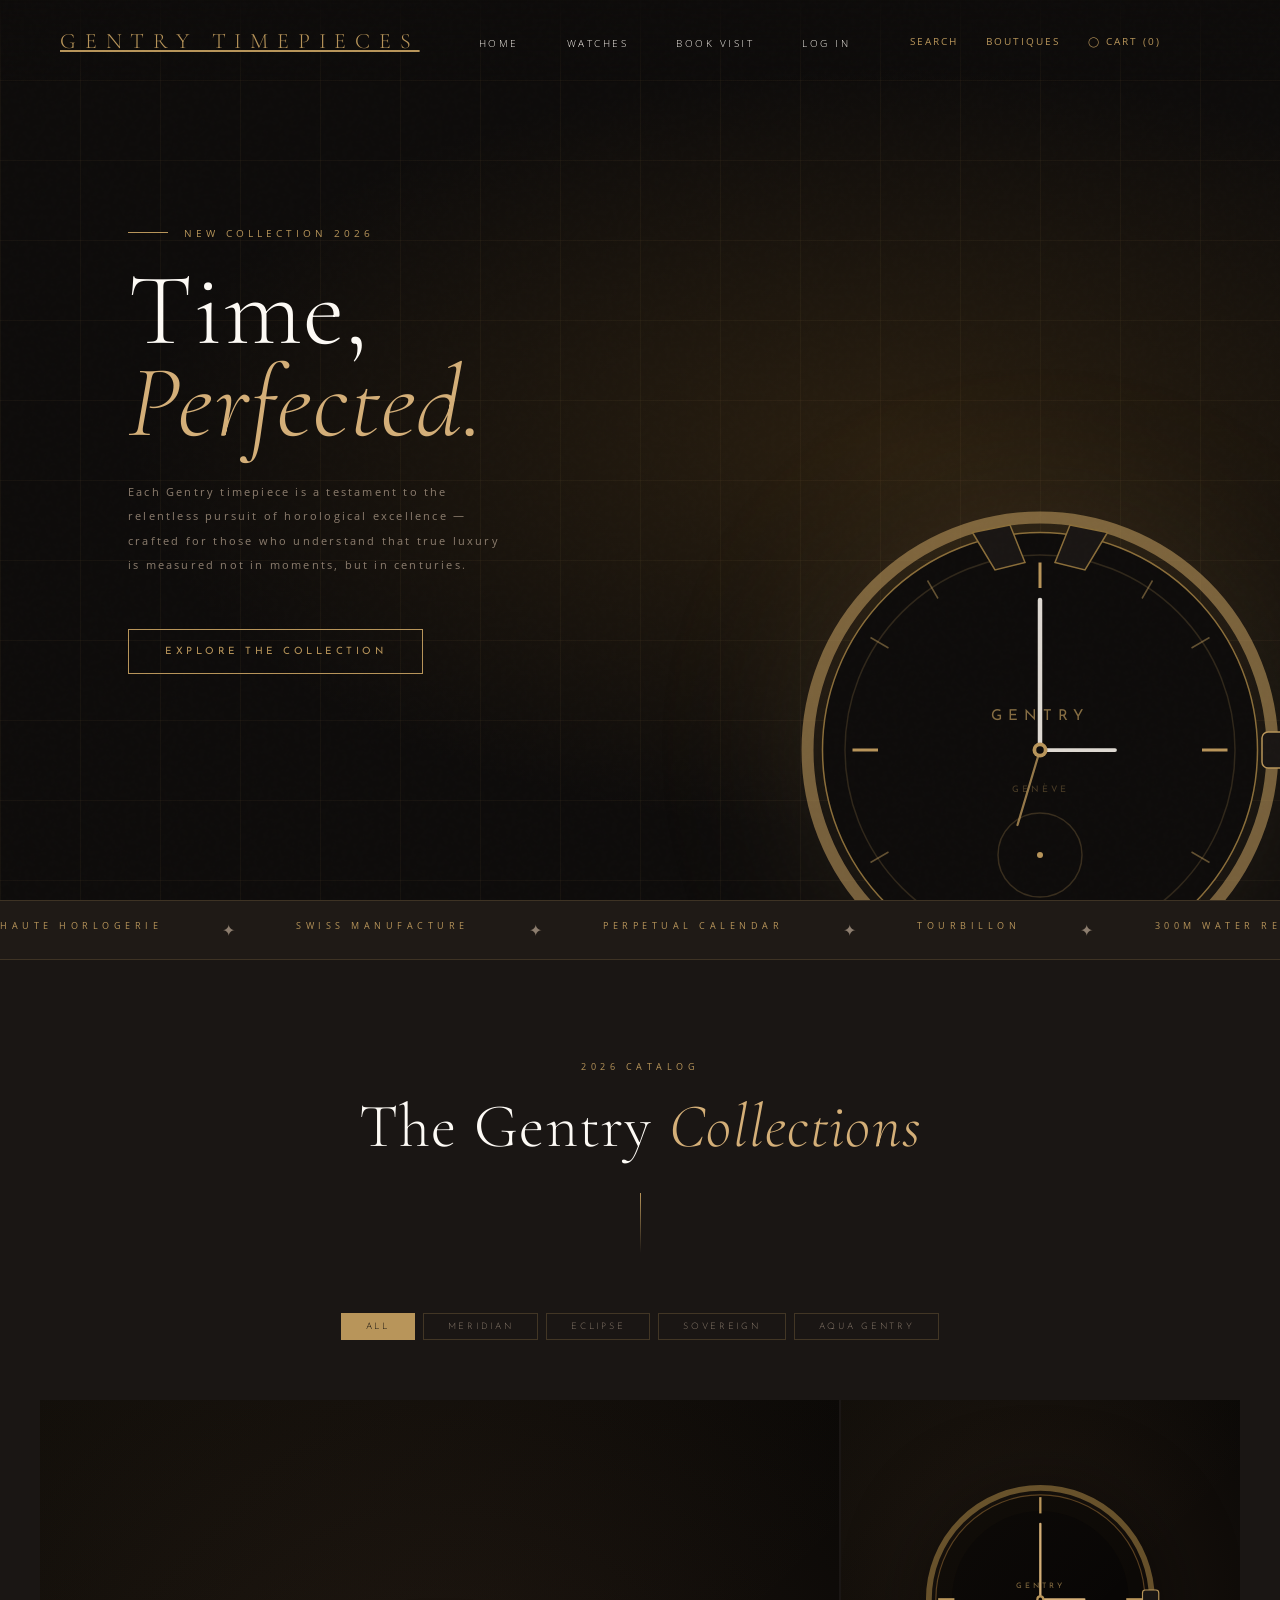
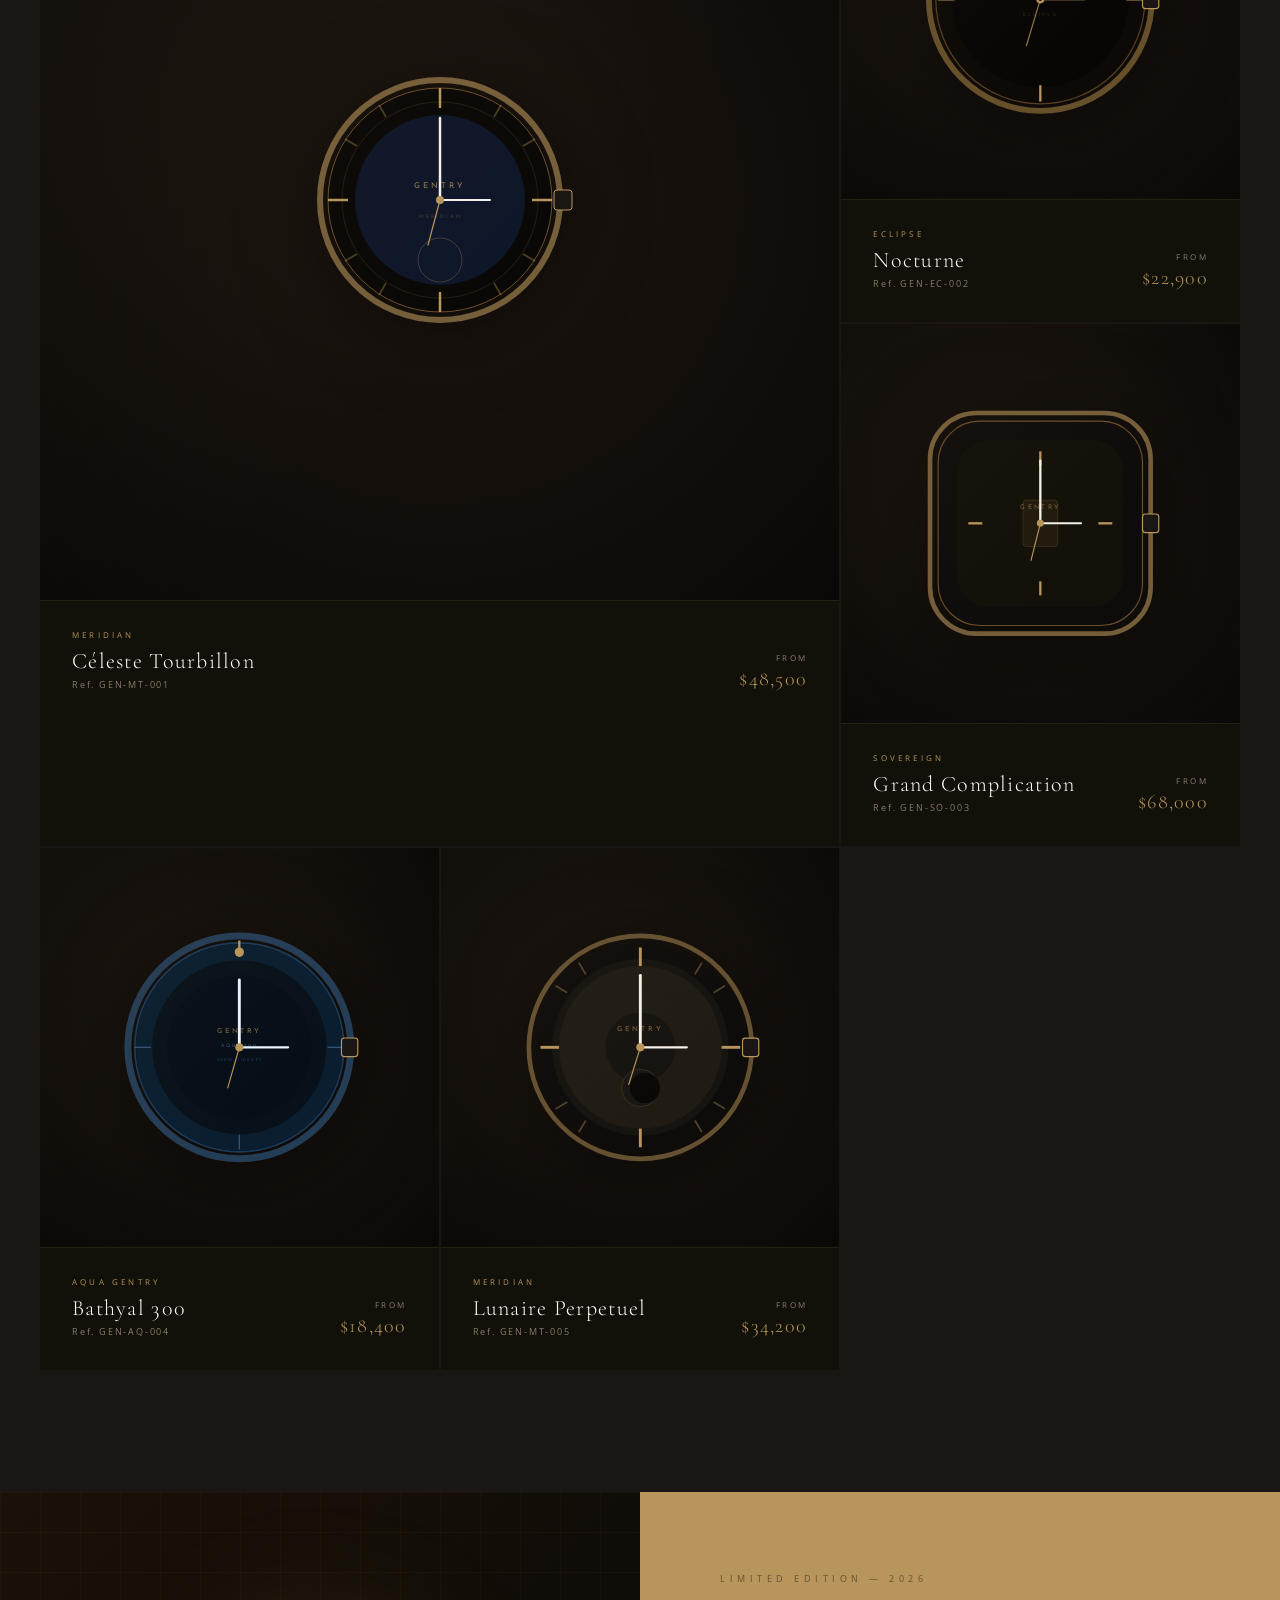
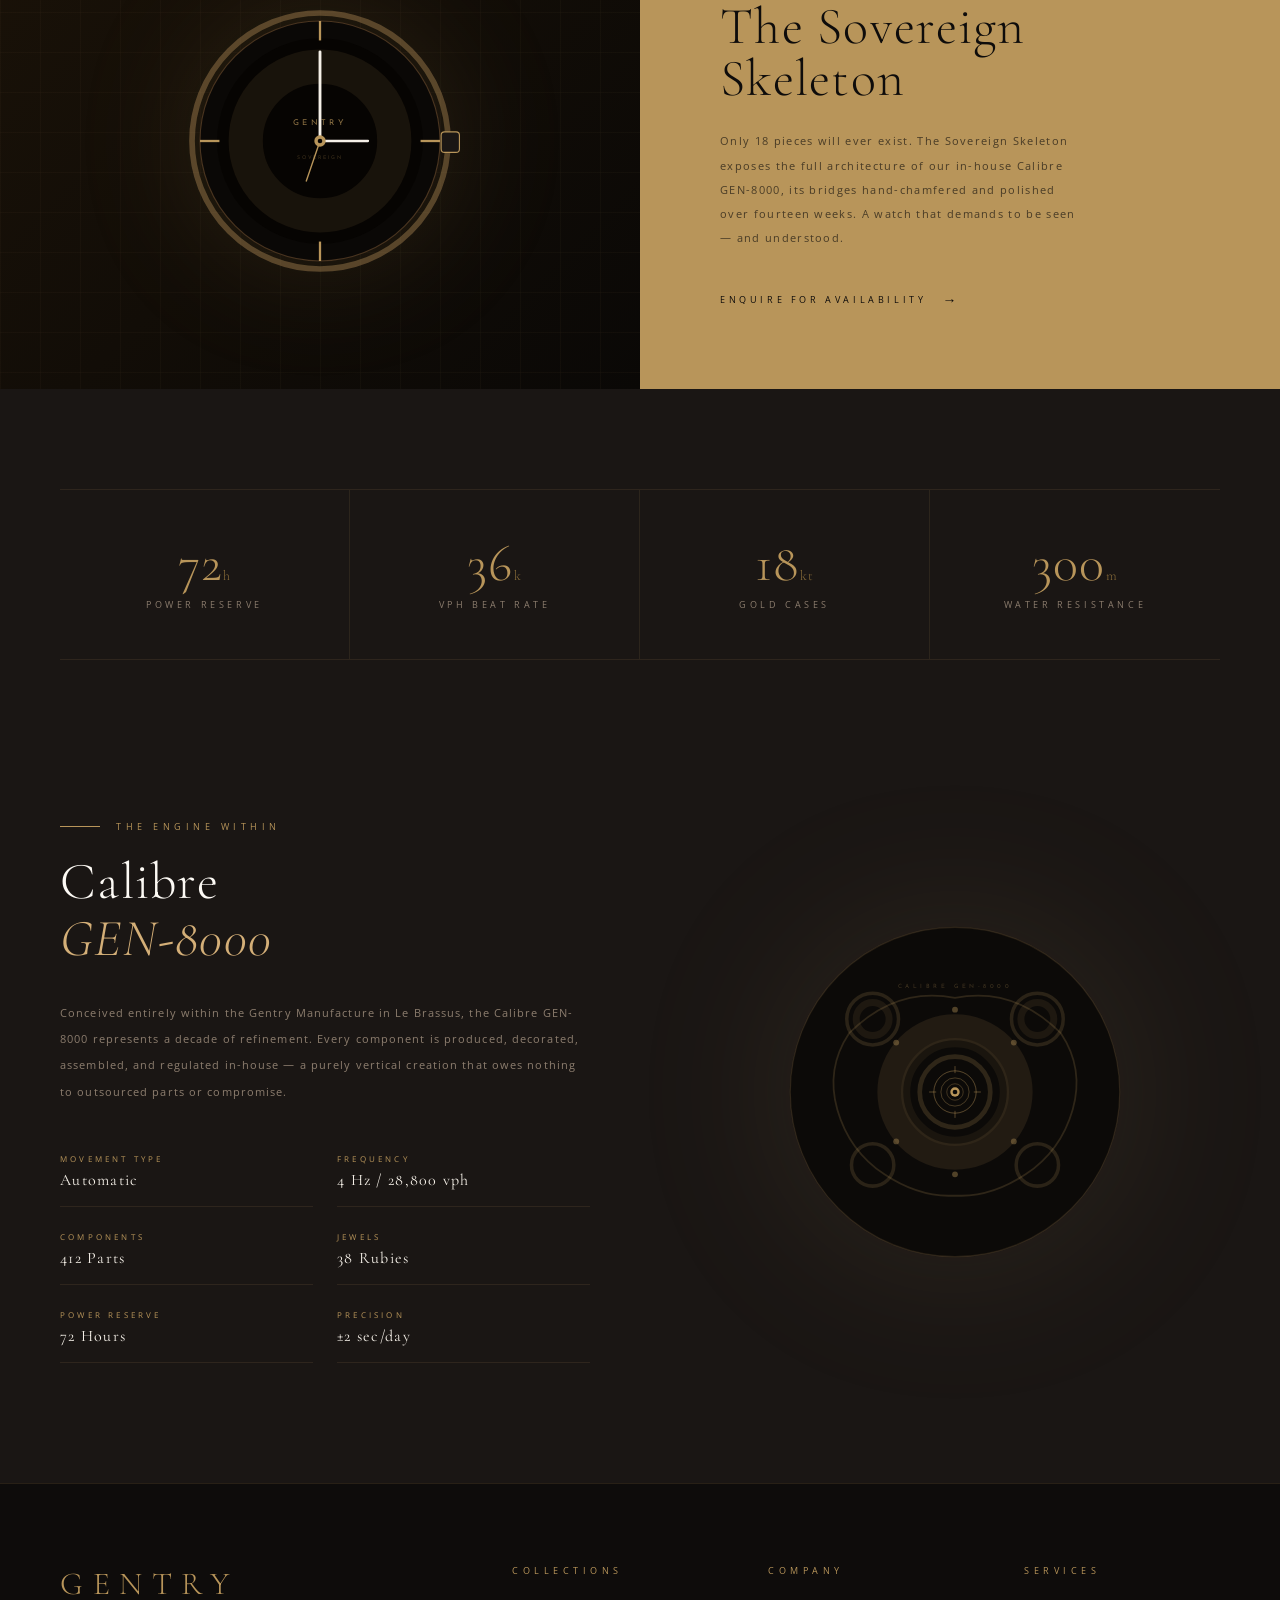
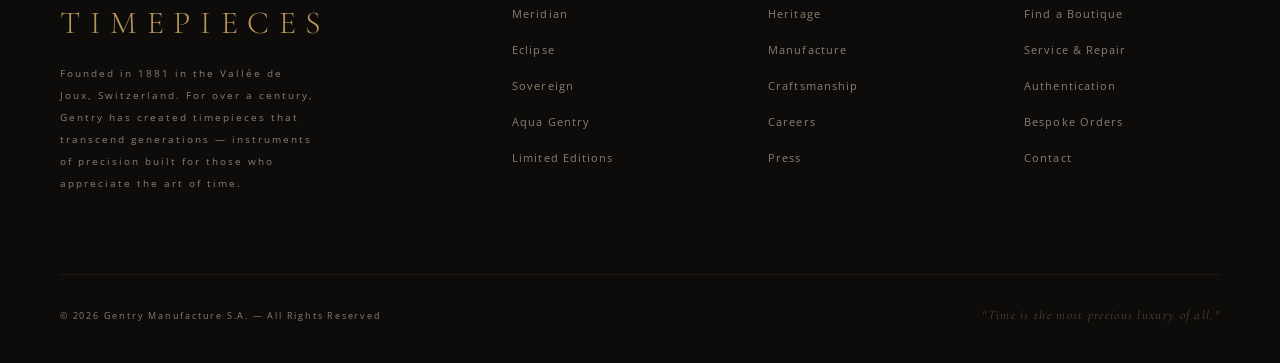
==== commit b5242359: "feat: Update font styles and improve navigation links for consistency Co-authored-by: Copilot <copil" ====
--- a/home/index.html
+++ b/home/index.html
@@ -4,7 +4,7 @@
   <meta charset="UTF-8">
   <meta name="viewport" content="width=device-width, initial-scale=1.0">
   <title>GENTRY — Timepieces of Distinction</title>
-  <link href="https://fonts.googleapis.com/css2?family=Cormorant+Garamond:ital,wght@0,300;0,400;0,600;1,300;1,400&family=Josefin+Sans:wght@100;200;300;400&display=swap" rel="stylesheet">
+  <link href="https://fonts.googleapis.com/css2?family=Cormorant+Garamond:ital,wght@0,300;0,400;0,600;1,300;1,400&family=Josefin+Sans:wght@100;200;300;400&display=swap&family=Open+Sans:wght@300;400;500;600&display=swap" rel="stylesheet">
   <link rel="stylesheet" href="../css/luxury-style.css">
   <script src="../js/watch-image-generator.js" defer></script>
   <script src="../js/watches-api.js" defer></script>
--- a/css/luxury-style.css
+++ b/css/luxury-style.css
@@ -18,8 +18,8 @@
 body {
   background: var(--charcoal);
   color: var(--cream);
-  font-family: 'Josefin Sans', sans-serif;
-  font-weight: 200;
+  font-family: 'Open Sans', 'Josefin Sans', sans-serif;
+  font-weight: 400;
   letter-spacing: 0.08em;
   overflow-x: hidden;
   cursor: crosshair;
